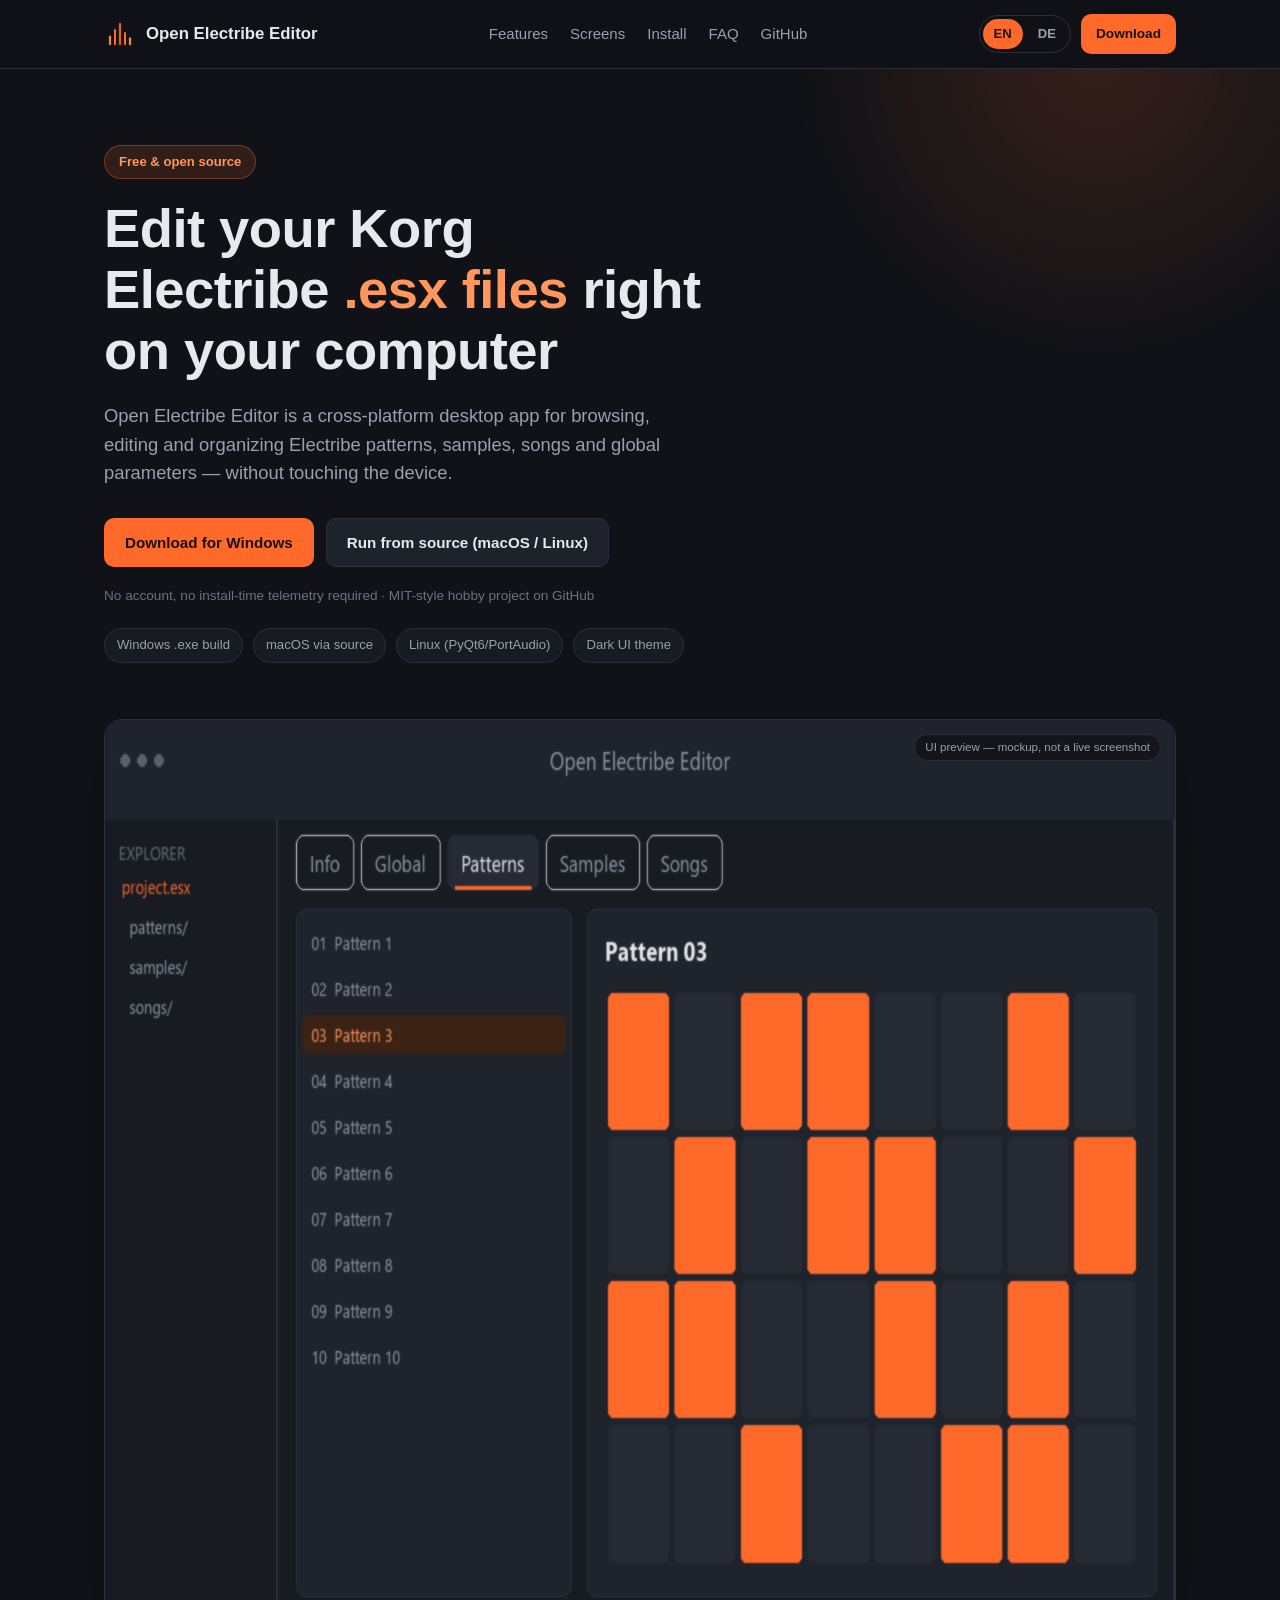
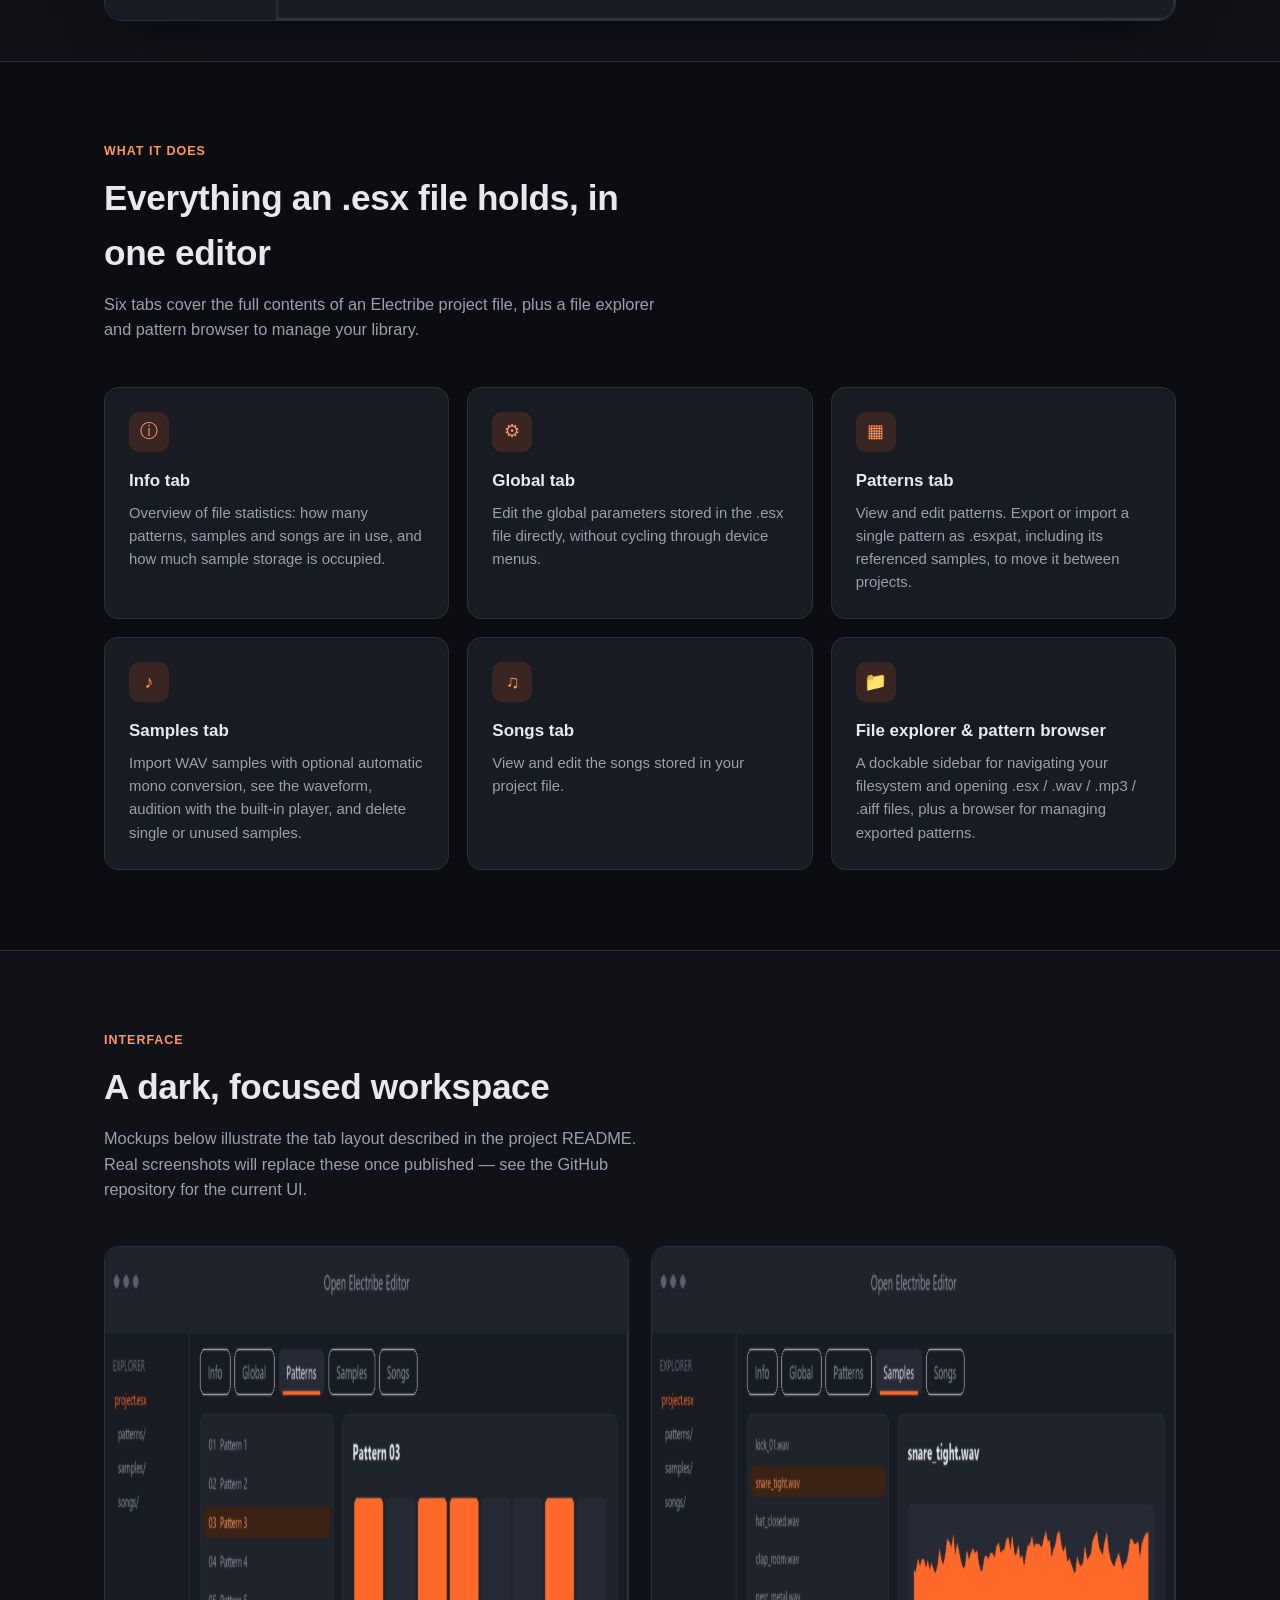
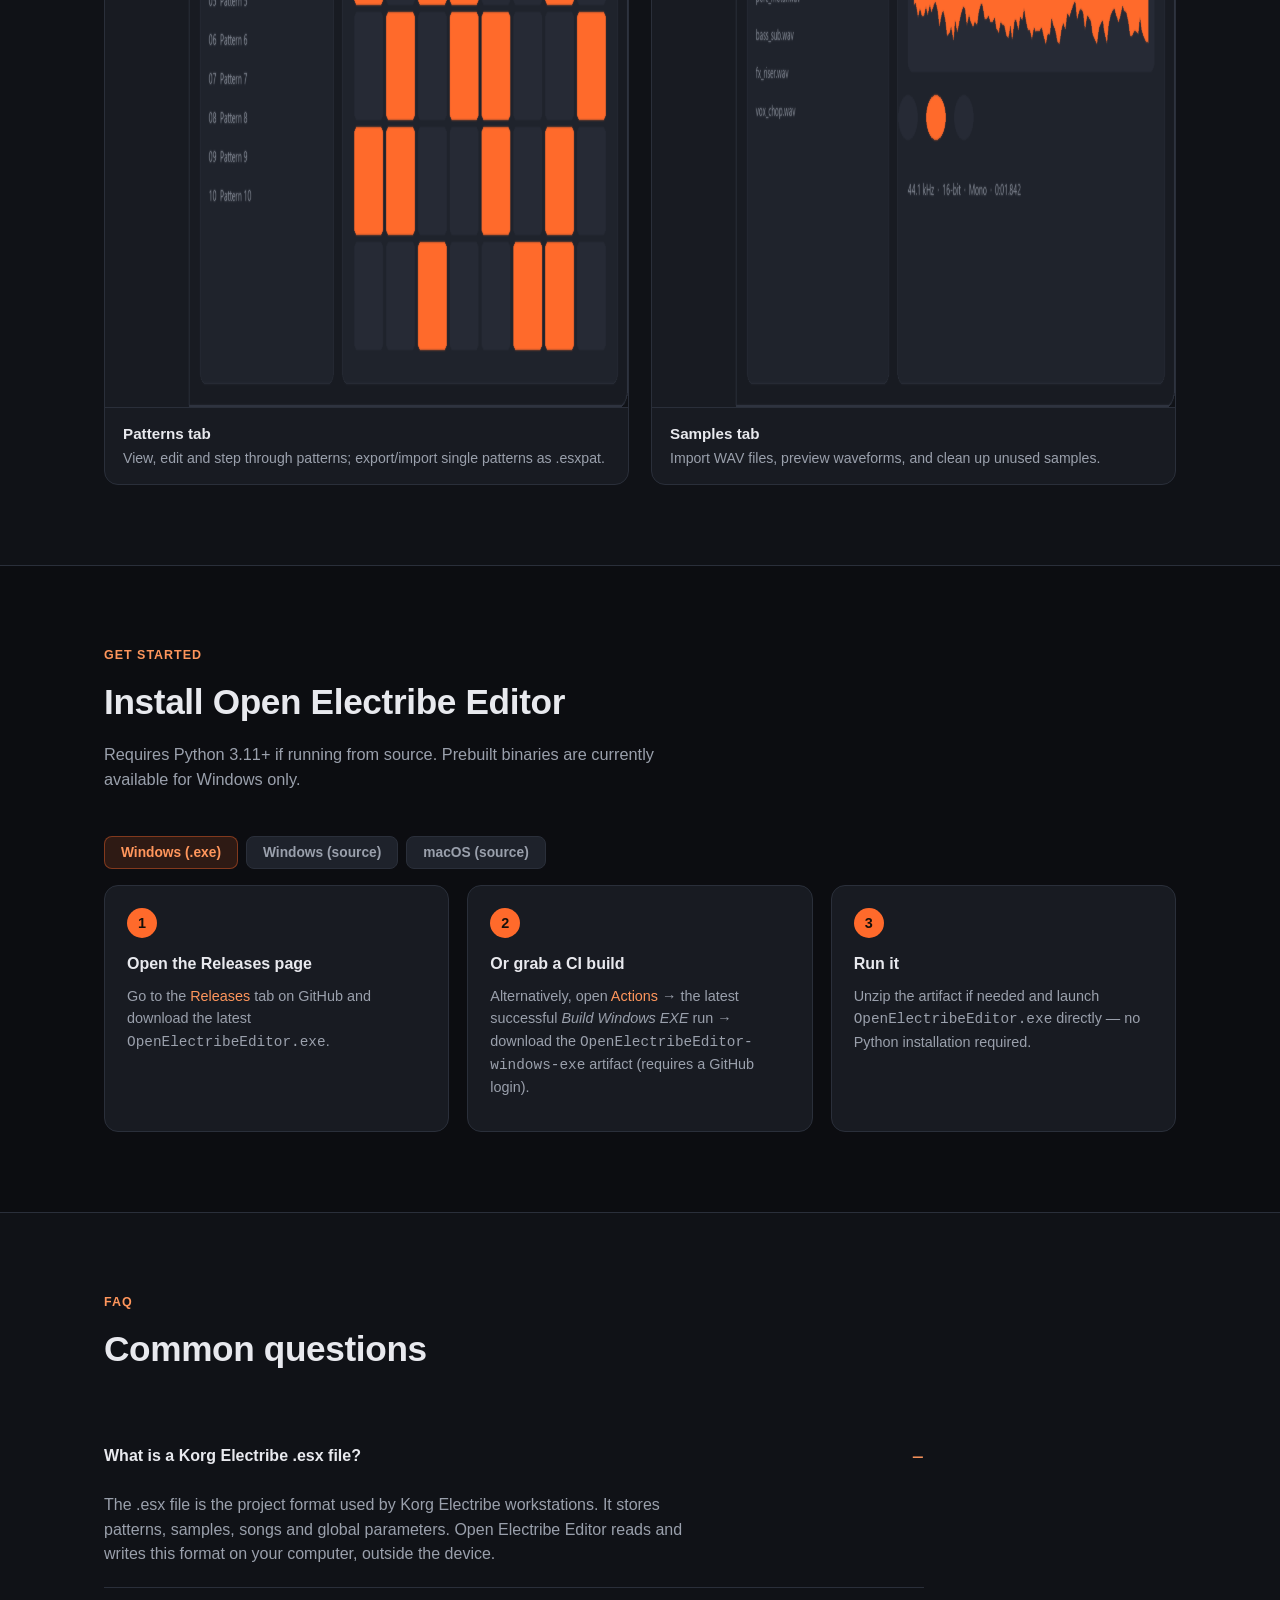
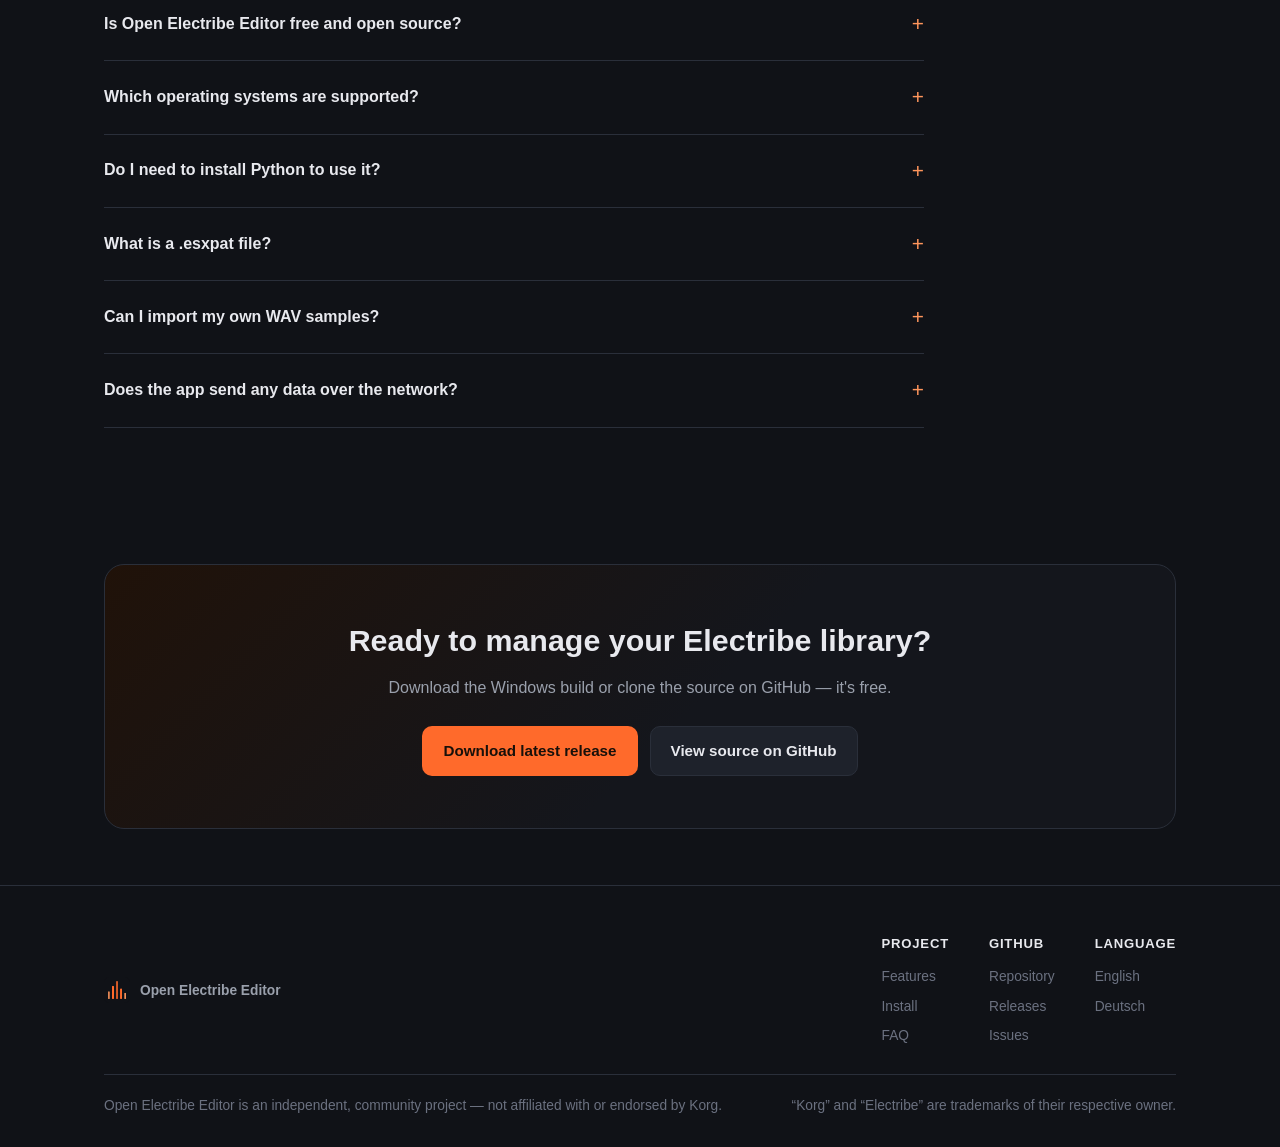
==== index.html @ a3496df4 "Init" ====
<!DOCTYPE html>
<!-- SITE_BASE_URL placeholder: https://vxdy.github.io/open-electribe-editor-site/ — update everywhere (see README.md) if you rename the repo or use a custom domain. -->
<html lang="en">
<head>
<meta charset="UTF-8" />
<meta name="viewport" content="width=device-width, initial-scale=1" />
<title>Open Electribe Editor — Free Korg Electribe .esx File Editor</title>
<meta name="description" content="Open Electribe Editor is a free, open-source desktop app for Windows &amp; macOS that lets you edit Korg Electribe .esx files: patterns, samples, songs and global parameters — outside the device." />
<link rel="canonical" href="https://vxdy.github.io/open-electribe-editor-site/" />
<link rel="alternate" hreflang="en" href="https://vxdy.github.io/open-electribe-editor-site/" />
<link rel="alternate" hreflang="de" href="https://vxdy.github.io/open-electribe-editor-site/de/" />
<link rel="alternate" hreflang="x-default" href="https://vxdy.github.io/open-electribe-editor-site/" />

<!-- Open Graph -->
<meta property="og:type" content="website" />
<meta property="og:site_name" content="Open Electribe Editor" />
<meta property="og:title" content="Open Electribe Editor — Free Korg Electribe .esx File Editor" />
<meta property="og:description" content="Edit Korg Electribe patterns, samples, songs and global parameters on your PC or Mac. Free and open source, with .esxpat pattern export/import." />
<meta property="og:url" content="https://vxdy.github.io/open-electribe-editor-site/" />
<meta property="og:image" content="https://vxdy.github.io/open-electribe-editor-site/assets/img/og-image.png" />
<meta property="og:image:width" content="1200" />
<meta property="og:image:height" content="630" />
<meta property="og:locale" content="en_US" />
<meta property="og:locale:alternate" content="de_DE" />

<!-- Twitter -->
<meta name="twitter:card" content="summary_large_image" />
<meta name="twitter:title" content="Open Electribe Editor — Free Korg Electribe .esx File Editor" />
<meta name="twitter:description" content="Free, open-source desktop editor for Korg Electribe .esx files: patterns, samples, songs &amp; global parameters." />
<meta name="twitter:image" content="https://vxdy.github.io/open-electribe-editor-site/assets/img/og-image.png" />

<meta name="theme-color" content="#101217" />
<link rel="icon" href="/favicon.ico" sizes="any" />
<link rel="icon" type="image/png" sizes="32x32" href="/assets/img/favicon-32.png" />
<link rel="icon" type="image/png" sizes="16x16" href="/assets/img/favicon-16.png" />
<link rel="apple-touch-icon" href="/assets/img/apple-touch-icon.png" />
<link rel="manifest" href="/manifest.webmanifest" />
<link rel="stylesheet" href="/assets/css/style.css" />

<script type="application/ld+json">
{
  "@context": "https://schema.org",
  "@type": "SoftwareApplication",
  "name": "Open Electribe Editor",
  "alternateName": "Open Korg ESX Sample Manager",
  "description": "Free, open-source desktop editor for Korg Electribe .esx files: view and edit patterns, samples, songs and global parameters outside the device, and exchange patterns via .esxpat files.",
  "url": "https://vxdy.github.io/open-electribe-editor-site/",
  "applicationCategory": "MultimediaApplication",
  "operatingSystem": "Windows, macOS, Linux",
  "softwareVersion": "See GitHub releases",
  "offers": {
    "@type": "Offer",
    "price": "0",
    "priceCurrency": "USD"
  },
  "downloadUrl": "https://github.com/vxdy/Open-Korg-ESX-Sample-Manager/releases/latest",
  "codeRepository": "https://github.com/vxdy/Open-Korg-ESX-Sample-Manager",
  "license": "https://github.com/vxdy/Open-Korg-ESX-Sample-Manager",
  "author": {
    "@type": "Person",
    "name": "vxdy",
    "url": "https://github.com/vxdy"
  }
}
</script>
<script type="application/ld+json">
{
  "@context": "https://schema.org",
  "@type": "FAQPage",
  "mainEntity": [
    {
      "@type": "Question",
      "name": "What is a Korg Electribe .esx file?",
      "acceptedAnswer": {
        "@type": "Answer",
        "text": "The .esx file is the project format used by Korg Electribe workstations. It stores patterns, samples, songs and global parameters. Open Electribe Editor reads and writes this format on your computer, outside the device."
      }
    },
    {
      "@type": "Question",
      "name": "Is Open Electribe Editor free and open source?",
      "acceptedAnswer": {
        "@type": "Answer",
        "text": "Yes. The full source code is available on GitHub, and prebuilt Windows binaries are published on the project's Releases page at no cost."
      }
    },
    {
      "@type": "Question",
      "name": "Which operating systems are supported?",
      "acceptedAnswer": {
        "@type": "Answer",
        "text": "Windows and macOS are tested. A prebuilt .exe is available for Windows; on macOS you run it from source with Python. It should also run on Linux with PyQt6 and PortAudio installed, though that isn't officially tested."
      }
    },
    {
      "@type": "Question",
      "name": "Do I need to install Python to use it?",
      "acceptedAnswer": {
        "@type": "Answer",
        "text": "No, not on Windows if you use the prebuilt OpenElectribeEditor.exe from the Releases page. Running from source on Windows, macOS or Linux requires Python 3.11 or newer."
      }
    },
    {
      "@type": "Question",
      "name": "What is a .esxpat file?",
      "acceptedAnswer": {
        "@type": "Answer",
        "text": "It's the format Open Electribe Editor uses to export a single pattern together with its referenced samples, so you can move individual patterns between .esx projects."
      }
    },
    {
      "@type": "Question",
      "name": "Can I import my own WAV samples?",
      "acceptedAnswer": {
        "@type": "Answer",
        "text": "Yes. The Samples tab lets you import WAV files, with an optional automatic mono conversion, preview them with the built-in audio player and waveform display, and delete single or unused samples."
      }
    }
  ]
}
</script>
</head>
<body>
<a class="skip-link" href="#main">Skip to content</a>

<header class="site-header">
  <div class="wrap nav-row">
    <a class="brand" href="/">
      <img src="/assets/img/icon-192.png" alt="" width="32" height="32" />
      Open Electribe Editor
    </a>
    <nav class="primary-nav" aria-label="Primary">
      <a href="#features">Features</a>
      <a href="#screens">Screens</a>
      <a href="#install">Install</a>
      <a href="#faq">FAQ</a>
      <a href="https://github.com/vxdy/Open-Korg-ESX-Sample-Manager">GitHub</a>
    </nav>
    <div class="nav-actions">
      <div class="lang-switch">
        <a href="/" aria-current="page">EN</a>
        <a href="/de/">DE</a>
      </div>
      <a class="btn btn-primary btn-small" href="https://github.com/vxdy/Open-Korg-ESX-Sample-Manager/releases/latest">Download</a>
      <button class="menu-toggle" aria-label="Toggle menu" aria-expanded="false">&#9776;</button>
    </div>
  </div>
</header>

<main id="main">

  <section class="hero">
    <div class="wrap">
      <span class="eyebrow">Free &amp; open source</span>
      <h1>Edit your Korg Electribe <span class="accent">.esx files</span> right on your computer</h1>
      <p class="lead">
        Open Electribe Editor is a cross-platform desktop app for browsing, editing and organizing
        Electribe patterns, samples, songs and global parameters — without touching the device.
      </p>
      <div class="hero-actions">
        <a class="btn btn-primary" href="https://github.com/vxdy/Open-Korg-ESX-Sample-Manager/releases/latest">Download for Windows</a>
        <a class="btn btn-secondary" href="#install">Run from source (macOS / Linux)</a>
      </div>
      <p class="hero-meta">No account, no install-time telemetry required · MIT-style hobby project on GitHub</p>
      <div class="platforms">
        <span class="chip">Windows .exe build</span>
        <span class="chip">macOS via source</span>
        <span class="chip">Linux (PyQt6/PortAudio)</span>
        <span class="chip">Dark UI theme</span>
      </div>

      <div class="hero-shot">
        <span class="mockup-tag">UI preview — mockup, not a live screenshot</span>
        <img src="/assets/img/mockup-hero.png" width="1400" height="900" loading="eager"
             alt="Mockup of the Open Electribe Editor Patterns tab showing a pattern list and step grid in a dark interface" />
      </div>
    </div>
  </section>

  <section id="features" class="alt-bg">
    <div class="wrap">
      <div class="section-head">
        <span class="kicker">What it does</span>
        <h2>Everything an .esx file holds, in one editor</h2>
        <p>Six tabs cover the full contents of an Electribe project file, plus a file explorer and pattern browser to manage your library.</p>
      </div>
      <div class="grid">
        <div class="card">
          <div class="icon">&#9432;</div>
          <h3>Info tab</h3>
          <p>Overview of file statistics: how many patterns, samples and songs are in use, and how much sample storage is occupied.</p>
        </div>
        <div class="card">
          <div class="icon">&#9881;</div>
          <h3>Global tab</h3>
          <p>Edit the global parameters stored in the .esx file directly, without cycling through device menus.</p>
        </div>
        <div class="card">
          <div class="icon">&#9638;</div>
          <h3>Patterns tab</h3>
          <p>View and edit patterns. Export or import a single pattern as .esxpat, including its referenced samples, to move it between projects.</p>
        </div>
        <div class="card">
          <div class="icon">&#9834;</div>
          <h3>Samples tab</h3>
          <p>Import WAV samples with optional automatic mono conversion, see the waveform, audition with the built-in player, and delete single or unused samples.</p>
        </div>
        <div class="card">
          <div class="icon">&#9835;</div>
          <h3>Songs tab</h3>
          <p>View and edit the songs stored in your project file.</p>
        </div>
        <div class="card">
          <div class="icon">&#128193;</div>
          <h3>File explorer &amp; pattern browser</h3>
          <p>A dockable sidebar for navigating your filesystem and opening .esx / .wav / .mp3 / .aiff files, plus a browser for managing exported patterns.</p>
        </div>
      </div>
    </div>
  </section>

  <section id="screens">
    <div class="wrap">
      <div class="section-head">
        <span class="kicker">Interface</span>
        <h2>A dark, focused workspace</h2>
        <p>Mockups below illustrate the tab layout described in the project README. Real screenshots will replace these once published — see the GitHub repository for the current UI.</p>
      </div>
      <div class="showcase">
        <figure>
          <img src="/assets/img/mockup-patterns.png" width="1200" height="760" loading="lazy"
               alt="Mockup of the Patterns tab with a pattern list on the left and a step grid on the right" />
          <figcaption><strong>Patterns tab</strong>View, edit and step through patterns; export/import single patterns as .esxpat.</figcaption>
        </figure>
        <figure>
          <img src="/assets/img/mockup-samples.png" width="1200" height="760" loading="lazy"
               alt="Mockup of the Samples tab with a sample list, waveform display and transport controls" />
          <figcaption><strong>Samples tab</strong>Import WAV files, preview waveforms, and clean up unused samples.</figcaption>
        </figure>
      </div>
    </div>
  </section>

  <section id="install" class="alt-bg">
    <div class="wrap">
      <div class="section-head">
        <span class="kicker">Get started</span>
        <h2>Install Open Electribe Editor</h2>
        <p>Requires Python 3.11+ if running from source. Prebuilt binaries are currently available for Windows only.</p>
      </div>

      <div class="install-tabs" role="tablist" aria-label="Installation method">
        <button role="tab" aria-selected="true" data-target="tab-win-exe">Windows (.exe)</button>
        <button role="tab" aria-selected="false" data-target="tab-win-src">Windows (source)</button>
        <button role="tab" aria-selected="false" data-target="tab-mac-src">macOS (source)</button>
      </div>

      <div id="tab-win-exe" class="install-panel active" role="tabpanel">
        <div class="steps">
          <div class="step">
            <span class="num">1</span>
            <h3>Open the Releases page</h3>
            <p>Go to the <a href="https://github.com/vxdy/Open-Korg-ESX-Sample-Manager/releases">Releases</a> tab on GitHub and download the latest <code>OpenElectribeEditor.exe</code>.</p>
          </div>
          <div class="step">
            <span class="num">2</span>
            <h3>Or grab a CI build</h3>
            <p>Alternatively, open <a href="https://github.com/vxdy/Open-Korg-ESX-Sample-Manager/actions">Actions</a> → the latest successful <em>Build Windows EXE</em> run → download the <code>OpenElectribeEditor-windows-exe</code> artifact (requires a GitHub login).</p>
          </div>
          <div class="step">
            <span class="num">3</span>
            <h3>Run it</h3>
            <p>Unzip the artifact if needed and launch <code>OpenElectribeEditor.exe</code> directly — no Python installation required.</p>
          </div>
        </div>
      </div>

      <div id="tab-win-src" class="install-panel" role="tabpanel">
        <pre class="code"><span class="cmt"># Clone the repository</span>
git clone https://github.com/vxdy/Open-Korg-ESX-Sample-Manager.git
cd Open-Korg-ESX-Sample-Manager

<span class="cmt"># Create and activate a virtual environment</span>
python -m venv venv
venv\Scripts\activate

<span class="cmt"># Install dependencies</span>
pip install -r requirements.txt

<span class="cmt"># Launch the app</span>
python main.py</pre>
      </div>

      <div id="tab-mac-src" class="install-panel" role="tabpanel">
        <pre class="code"><span class="cmt"># Clone the repository</span>
git clone https://github.com/vxdy/Open-Korg-ESX-Sample-Manager.git
cd Open-Korg-ESX-Sample-Manager

<span class="cmt"># Create and activate a virtual environment</span>
python3 -m venv venv
source venv/bin/activate

<span class="cmt"># Install dependencies</span>
pip install -r requirements.txt

<span class="cmt"># Launch the app</span>
python3 main.py

<span class="cmt"># If sounddevice can't find PortAudio:</span>
brew install portaudio</pre>
      </div>
    </div>
  </section>

  <section id="faq">
    <div class="wrap">
      <div class="section-head">
        <span class="kicker">FAQ</span>
        <h2>Common questions</h2>
      </div>
      <div class="faq-list">
        <details class="faq-item" open>
          <summary>What is a Korg Electribe .esx file?</summary>
          <p>The .esx file is the project format used by Korg Electribe workstations. It stores patterns, samples, songs and global parameters. Open Electribe Editor reads and writes this format on your computer, outside the device.</p>
        </details>
        <details class="faq-item">
          <summary>Is Open Electribe Editor free and open source?</summary>
          <p>Yes. The full source code is available on GitHub, and prebuilt Windows binaries are published on the project's Releases page at no cost.</p>
        </details>
        <details class="faq-item">
          <summary>Which operating systems are supported?</summary>
          <p>Windows and macOS are tested. A prebuilt .exe is available for Windows; on macOS you run it from source with Python. It should also run on Linux with PyQt6 and PortAudio installed, though that isn't officially tested.</p>
        </details>
        <details class="faq-item">
          <summary>Do I need to install Python to use it?</summary>
          <p>No, not on Windows if you use the prebuilt OpenElectribeEditor.exe from the Releases page. Running from source on Windows, macOS or Linux requires Python 3.11 or newer.</p>
        </details>
        <details class="faq-item">
          <summary>What is a .esxpat file?</summary>
          <p>It's the format Open Electribe Editor uses to export a single pattern together with its referenced samples, so you can move individual patterns between .esx projects.</p>
        </details>
        <details class="faq-item">
          <summary>Can I import my own WAV samples?</summary>
          <p>Yes. The Samples tab lets you import WAV files, with an optional automatic mono conversion, preview them with the built-in audio player and waveform display, and delete single or unused samples.</p>
        </details>
        <details class="faq-item">
          <summary>Does the app send any data over the network?</summary>
          <p>Under Help → Send Debug Data you can toggle whether debug/error reports are sent to a debug server, to help with troubleshooting during development. It's a setting you control from the Help menu.</p>
        </details>
      </div>
    </div>
  </section>

  <section class="tight">
    <div class="wrap">
      <div class="cta-band">
        <h2>Ready to manage your Electribe library?</h2>
        <p>Download the Windows build or clone the source on GitHub — it's free.</p>
        <div class="cta-actions">
          <a class="btn btn-primary" href="https://github.com/vxdy/Open-Korg-ESX-Sample-Manager/releases/latest">Download latest release</a>
          <a class="btn btn-secondary" href="https://github.com/vxdy/Open-Korg-ESX-Sample-Manager">View source on GitHub</a>
        </div>
      </div>
    </div>
  </section>

</main>

<footer class="site-footer">
  <div class="wrap">
    <div class="footer-grid">
      <div class="footer-brand">
        <img src="/assets/img/icon-192.png" alt="" width="26" height="26" />
        Open Electribe Editor
      </div>
      <div class="footer-links">
        <div>
          <h4>Project</h4>
          <ul>
            <li><a href="#features">Features</a></li>
            <li><a href="#install">Install</a></li>
            <li><a href="#faq">FAQ</a></li>
          </ul>
        </div>
        <div>
          <h4>GitHub</h4>
          <ul>
            <li><a href="https://github.com/vxdy/Open-Korg-ESX-Sample-Manager">Repository</a></li>
            <li><a href="https://github.com/vxdy/Open-Korg-ESX-Sample-Manager/releases">Releases</a></li>
            <li><a href="https://github.com/vxdy/Open-Korg-ESX-Sample-Manager/issues">Issues</a></li>
          </ul>
        </div>
        <div>
          <h4>Language</h4>
          <ul>
            <li><a href="/" aria-current="page">English</a></li>
            <li><a href="/de/">Deutsch</a></li>
          </ul>
        </div>
      </div>
    </div>
    <div class="footer-bottom">
      <span>Open Electribe Editor is an independent, community project — not affiliated with or endorsed by Korg.</span>
      <span>&#8220;Korg&#8221; and &#8220;Electribe&#8221; are trademarks of their respective owner.</span>
    </div>
  </div>
</footer>

<script src="/assets/js/main.js"></script>
</body>
</html>
---- assets/css/style.css ----
:root {
  --bg: #101217;
  --bg-alt: #0c0d11;
  --panel: #181b22;
  --panel-2: #1e222b;
  --border: #2a2f3a;
  --text: #e8e9ee;
  --muted: #9aa0ac;
  --muted-2: #6b7180;
  --orange: #ff6a2b;
  --orange-light: #ff965c;
  --orange-dim: rgba(255, 106, 43, 0.14);
  --radius: 14px;
  --max-w: 1120px;
  --shadow: 0 20px 50px -20px rgba(0, 0, 0, 0.6);
  color-scheme: dark;
}

* { box-sizing: border-box; }

html { scroll-behavior: smooth; }

body {
  margin: 0;
  background: var(--bg);
  color: var(--text);
  font-family: "Segoe UI", -apple-system, BlinkMacSystemFont, "Helvetica Neue", Arial, sans-serif;
  line-height: 1.55;
  -webkit-font-smoothing: antialiased;
}

img { max-width: 100%; display: block; }

a { color: var(--orange-light); text-decoration: none; }
a:hover { text-decoration: underline; }

.wrap {
  max-width: var(--max-w);
  margin: 0 auto;
  padding: 0 24px;
}

.visually-hidden {
  position: absolute;
  width: 1px; height: 1px;
  overflow: hidden;
  clip: rect(0 0 0 0);
  white-space: nowrap;
}

.skip-link {
  position: absolute;
  left: -999px;
  top: 0;
  background: var(--orange);
  color: #101217;
  padding: 10px 16px;
  border-radius: 0 0 8px 0;
  font-weight: 600;
  z-index: 100;
}
.skip-link:focus { left: 0; }

/* ---------- Header ---------- */
header.site-header {
  position: sticky;
  top: 0;
  z-index: 40;
  background: rgba(16, 18, 23, 0.85);
  backdrop-filter: blur(10px);
  border-bottom: 1px solid var(--border);
}

.nav-row {
  display: flex;
  align-items: center;
  justify-content: space-between;
  height: 68px;
  gap: 16px;
}

.brand {
  display: flex;
  align-items: center;
  gap: 10px;
  font-weight: 700;
  font-size: 1.05rem;
  color: var(--text);
}
.brand:hover { text-decoration: none; }
.brand img { width: 32px; height: 32px; }

nav.primary-nav {
  display: flex;
  align-items: center;
  gap: 22px;
}
nav.primary-nav a {
  color: var(--muted);
  font-size: 0.94rem;
  font-weight: 500;
}
nav.primary-nav a:hover { color: var(--text); text-decoration: none; }

.nav-actions {
  display: flex;
  align-items: center;
  gap: 10px;
}

.lang-switch {
  display: flex;
  align-items: center;
  gap: 4px;
  border: 1px solid var(--border);
  border-radius: 999px;
  padding: 3px;
  font-size: 0.82rem;
}
.lang-switch a {
  padding: 5px 11px;
  border-radius: 999px;
  color: var(--muted);
  font-weight: 600;
}
.lang-switch a:hover { text-decoration: none; color: var(--text); }
.lang-switch a[aria-current="page"] {
  background: var(--orange);
  color: #14161c;
}

.menu-toggle {
  display: none;
  background: none;
  border: 1px solid var(--border);
  border-radius: 8px;
  color: var(--text);
  width: 40px;
  height: 40px;
  align-items: center;
  justify-content: center;
  font-size: 1.1rem;
  cursor: pointer;
}

/* ---------- Buttons ---------- */
.btn {
  display: inline-flex;
  align-items: center;
  gap: 8px;
  padding: 12px 20px;
  border-radius: 10px;
  font-weight: 600;
  font-size: 0.95rem;
  border: 1px solid transparent;
  cursor: pointer;
  white-space: nowrap;
}
.btn:hover { text-decoration: none; }
.btn-primary {
  background: var(--orange);
  color: #17100a;
}
.btn-primary:hover { background: var(--orange-light); }
.btn-secondary {
  background: var(--panel-2);
  color: var(--text);
  border-color: var(--border);
}
.btn-secondary:hover { border-color: #454c5c; background: #23283333; }
.btn-small { padding: 8px 14px; font-size: 0.85rem; }

/* ---------- Hero ---------- */
.hero {
  padding: 76px 0 40px;
  position: relative;
  overflow: hidden;
}
.hero::before {
  content: "";
  position: absolute;
  inset: -20% -10% auto auto;
  width: 620px;
  height: 620px;
  background: radial-gradient(circle, rgba(255, 106, 43, 0.16), transparent 70%);
  filter: blur(10px);
  z-index: 0;
  pointer-events: none;
}
.hero .wrap { position: relative; z-index: 1; }

.eyebrow {
  display: inline-flex;
  align-items: center;
  gap: 8px;
  background: var(--orange-dim);
  color: var(--orange-light);
  border: 1px solid rgba(255, 106, 43, 0.35);
  padding: 6px 14px;
  border-radius: 999px;
  font-size: 0.82rem;
  font-weight: 600;
  margin-bottom: 20px;
}

.hero h1 {
  font-size: clamp(2.1rem, 4.6vw, 3.4rem);
  line-height: 1.12;
  margin: 0 0 20px;
  max-width: 20ch;
  letter-spacing: -0.01em;
}
.hero h1 .accent { color: var(--orange-light); }

.hero .lead {
  color: var(--muted);
  font-size: 1.15rem;
  max-width: 56ch;
  margin: 0 0 30px;
}

.hero-actions {
  display: flex;
  flex-wrap: wrap;
  gap: 12px;
  margin-bottom: 18px;
}

.hero-meta {
  color: var(--muted-2);
  font-size: 0.85rem;
}

.hero-shot {
  margin-top: 56px;
  border-radius: 18px;
  border: 1px solid var(--border);
  box-shadow: var(--shadow);
  overflow: hidden;
  position: relative;
}
.hero-shot img { width: 100%; }
.mockup-tag {
  position: absolute;
  top: 14px;
  right: 14px;
  background: rgba(16, 18, 23, 0.75);
  border: 1px solid var(--border);
  color: var(--muted);
  font-size: 0.72rem;
  padding: 4px 10px;
  border-radius: 999px;
  backdrop-filter: blur(4px);
}

/* ---------- Trust / logos row ---------- */
.platforms {
  display: flex;
  flex-wrap: wrap;
  gap: 10px;
  margin-top: 22px;
}
.chip {
  border: 1px solid var(--border);
  color: var(--muted);
  font-size: 0.82rem;
  padding: 6px 12px;
  border-radius: 999px;
  background: var(--panel);
}

/* ---------- Sections ---------- */
section { padding: 80px 0; }
section.tight { padding: 56px 0; }
.section-head {
  max-width: 62ch;
  margin: 0 0 44px;
}
.section-head .kicker {
  color: var(--orange-light);
  text-transform: uppercase;
  letter-spacing: 0.08em;
  font-size: 0.78rem;
  font-weight: 700;
  margin-bottom: 10px;
  display: block;
}
.section-head h2 {
  font-size: clamp(1.6rem, 3vw, 2.2rem);
  margin: 0 0 12px;
  letter-spacing: -0.01em;
}
.section-head p { color: var(--muted); margin: 0; font-size: 1.02rem; }

.alt-bg { background: var(--bg-alt); border-top: 1px solid var(--border); border-bottom: 1px solid var(--border); }

/* ---------- Feature grid ---------- */
.grid {
  display: grid;
  grid-template-columns: repeat(3, 1fr);
  gap: 18px;
}
.card {
  background: var(--panel);
  border: 1px solid var(--border);
  border-radius: var(--radius);
  padding: 24px;
}
.card .icon {
  width: 40px;
  height: 40px;
  border-radius: 10px;
  background: var(--orange-dim);
  color: var(--orange-light);
  display: flex;
  align-items: center;
  justify-content: center;
  font-size: 1.15rem;
  margin-bottom: 16px;
}
.card h3 {
  margin: 0 0 8px;
  font-size: 1.06rem;
}
.card p {
  margin: 0;
  color: var(--muted);
  font-size: 0.93rem;
}

/* ---------- Screens showcase ---------- */
.showcase {
  display: grid;
  grid-template-columns: 1fr 1fr;
  gap: 22px;
}
.showcase figure {
  margin: 0;
  border: 1px solid var(--border);
  border-radius: var(--radius);
  overflow: hidden;
  background: var(--panel);
  position: relative;
}
.showcase figcaption {
  padding: 14px 18px;
  color: var(--muted);
  font-size: 0.88rem;
  border-top: 1px solid var(--border);
}
.showcase figcaption strong { color: var(--text); display: block; margin-bottom: 2px; font-size: 0.95rem; }

/* ---------- Steps / install ---------- */
.steps {
  display: grid;
  grid-template-columns: repeat(3, 1fr);
  gap: 18px;
}
.step {
  background: var(--panel);
  border: 1px solid var(--border);
  border-radius: var(--radius);
  padding: 22px;
}
.step .num {
  display: inline-flex;
  align-items: center;
  justify-content: center;
  width: 30px;
  height: 30px;
  border-radius: 50%;
  background: var(--orange);
  color: #17100a;
  font-weight: 700;
  font-size: 0.9rem;
  margin-bottom: 14px;
}
.step h3 { margin: 0 0 8px; font-size: 1rem; }
.step p { margin: 0 0 10px; color: var(--muted); font-size: 0.9rem; }

pre.code {
  background: #0b0c0f;
  border: 1px solid var(--border);
  border-radius: 10px;
  padding: 14px 16px;
  overflow-x: auto;
  font-family: "Cascadia Code", Consolas, "Courier New", monospace;
  font-size: 0.82rem;
  color: #cfd3da;
  margin: 0;
}
pre.code .cmt { color: var(--muted-2); }
pre.code .fn { color: var(--orange-light); }

.install-tabs {
  display: flex;
  gap: 8px;
  margin-bottom: 16px;
}
.install-tabs button {
  background: var(--panel-2);
  border: 1px solid var(--border);
  color: var(--muted);
  padding: 8px 16px;
  border-radius: 8px;
  font-size: 0.86rem;
  font-weight: 600;
  cursor: pointer;
}
.install-tabs button[aria-selected="true"] {
  background: var(--orange-dim);
  color: var(--orange-light);
  border-color: rgba(255, 106, 43, 0.4);
}
.install-panel { display: none; }
.install-panel.active { display: block; }

/* ---------- FAQ ---------- */
.faq-list { max-width: 820px; }
.faq-item {
  border-bottom: 1px solid var(--border);
}
.faq-item summary {
  cursor: pointer;
  list-style: none;
  padding: 20px 0;
  font-weight: 600;
  font-size: 1rem;
  display: flex;
  justify-content: space-between;
  align-items: center;
  gap: 16px;
}
.faq-item summary::-webkit-details-marker { display: none; }
.faq-item summary::after {
  content: "+";
  color: var(--orange-light);
  font-size: 1.3rem;
  font-weight: 400;
  flex-shrink: 0;
}
.faq-item[open] summary::after { content: "\2212"; }
.faq-item p {
  margin: 0 0 20px;
  color: var(--muted);
  max-width: 68ch;
}

/* ---------- CTA band ---------- */
.cta-band {
  background: linear-gradient(135deg, #201209, #14161c 55%);
  border: 1px solid var(--border);
  border-radius: 20px;
  padding: 52px;
  text-align: center;
}
.cta-band h2 { margin: 0 0 12px; font-size: clamp(1.4rem, 2.6vw, 1.9rem); }
.cta-band p { margin: 0 0 26px; color: var(--muted); }
.cta-actions { display: flex; justify-content: center; gap: 12px; flex-wrap: wrap; }

/* ---------- Footer ---------- */
footer.site-footer {
  border-top: 1px solid var(--border);
  padding: 48px 0 32px;
  color: var(--muted-2);
  font-size: 0.86rem;
}
.footer-grid {
  display: flex;
  justify-content: space-between;
  flex-wrap: wrap;
  gap: 32px;
  margin-bottom: 28px;
}
.footer-brand { display: flex; align-items: center; gap: 10px; color: var(--muted); font-weight: 600; }
.footer-brand img { width: 26px; height: 26px; }
.footer-links { display: flex; gap: 40px; flex-wrap: wrap; }
.footer-links h4 {
  margin: 0 0 12px;
  color: var(--text);
  font-size: 0.82rem;
  text-transform: uppercase;
  letter-spacing: 0.06em;
}
.footer-links ul { list-style: none; margin: 0; padding: 0; display: grid; gap: 8px; }
.footer-links a { color: var(--muted-2); }
.footer-links a:hover { color: var(--text); }
.footer-bottom {
  border-top: 1px solid var(--border);
  padding-top: 20px;
  display: flex;
  justify-content: space-between;
  flex-wrap: wrap;
  gap: 10px;
}

/* ---------- Responsive ---------- */
@media (max-width: 880px) {
  .grid { grid-template-columns: repeat(2, 1fr); }
  .showcase { grid-template-columns: 1fr; }
  .steps { grid-template-columns: 1fr; }
}

@media (max-width: 720px) {
  nav.primary-nav, .lang-switch { display: none; }
  .menu-toggle { display: flex; }
  body.nav-open nav.primary-nav {
    display: flex;
    flex-direction: column;
    align-items: flex-start;
    position: absolute;
    top: 68px;
    left: 0;
    right: 0;
    background: var(--bg);
    border-bottom: 1px solid var(--border);
    padding: 16px 24px 24px;
    gap: 14px;
  }
  body.nav-open .lang-switch {
    display: inline-flex;
    position: absolute;
    top: 84px;
    right: 24px;
  }
  .grid { grid-template-columns: 1fr; }
  .cta-band { padding: 36px 22px; }
  .footer-grid { flex-direction: column; }
}

@media (max-width: 480px) {
  .hero { padding-top: 56px; }
  section { padding: 56px 0; }
}
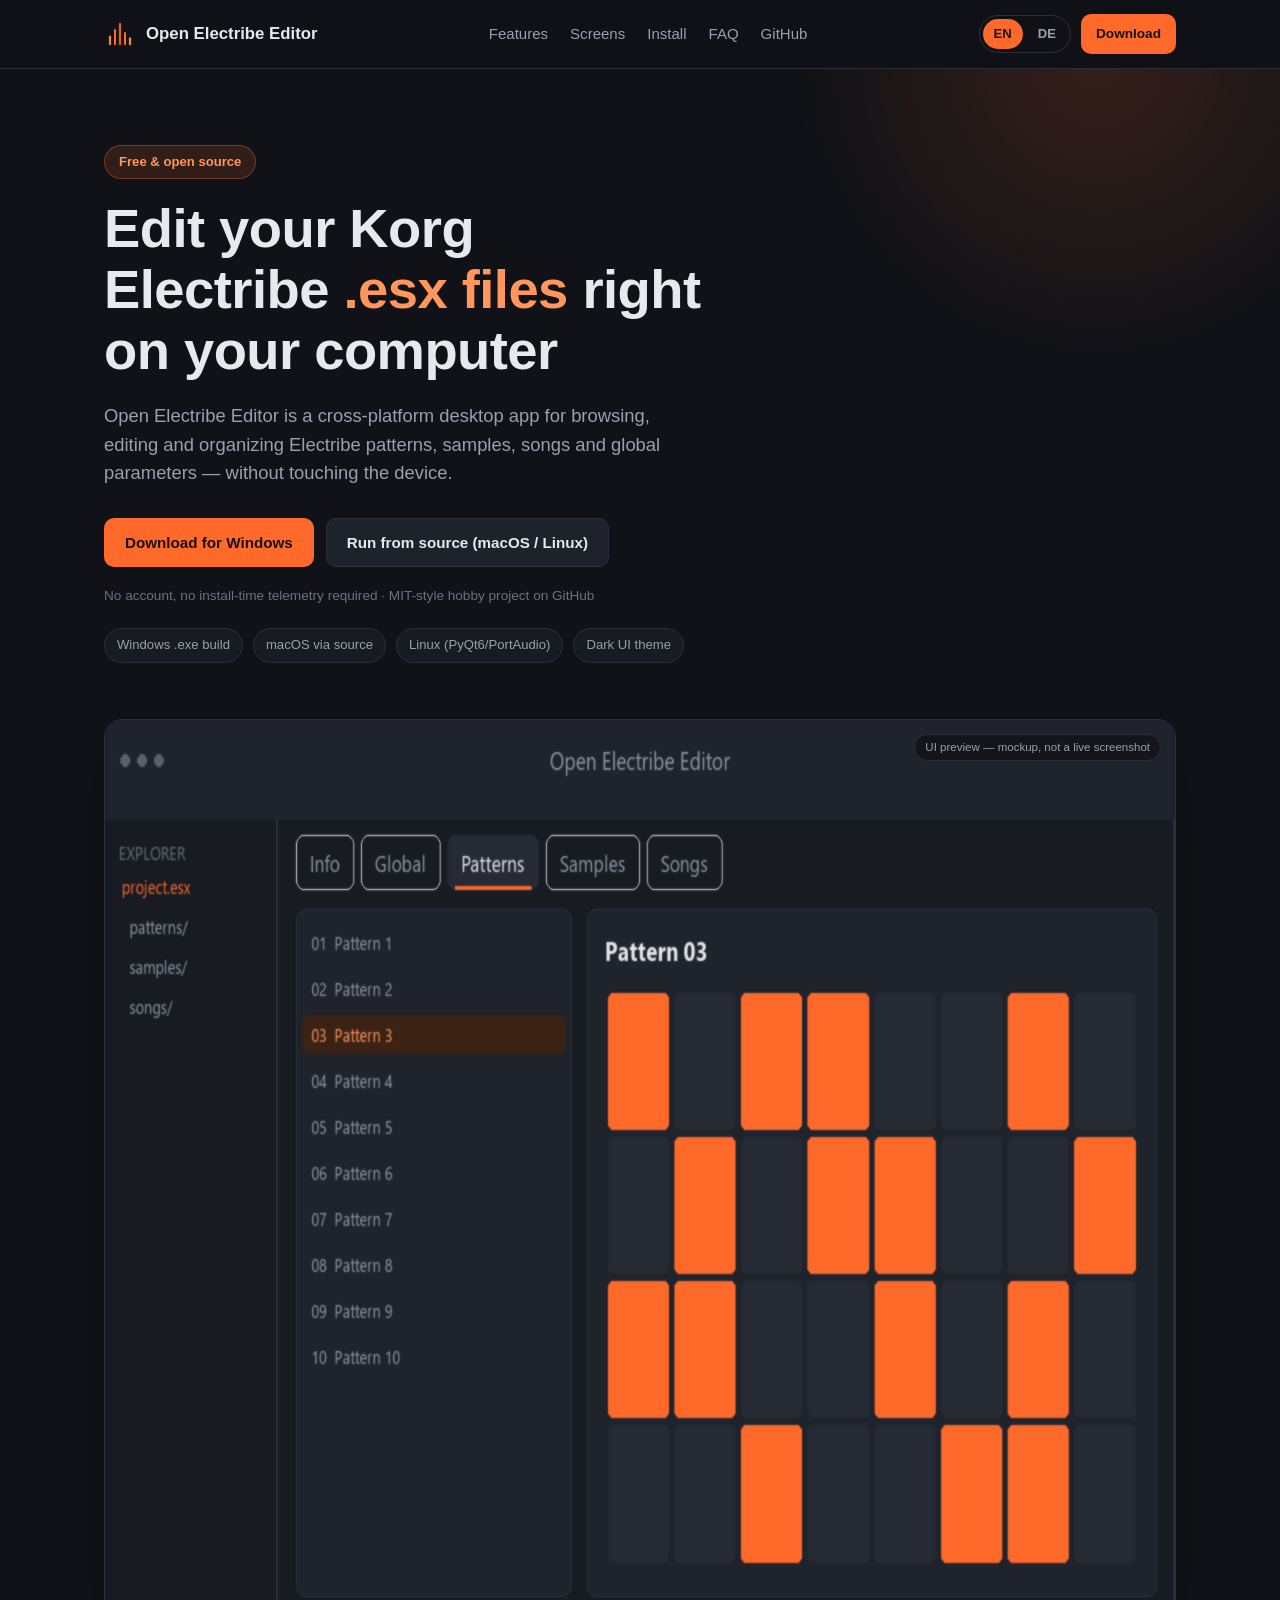
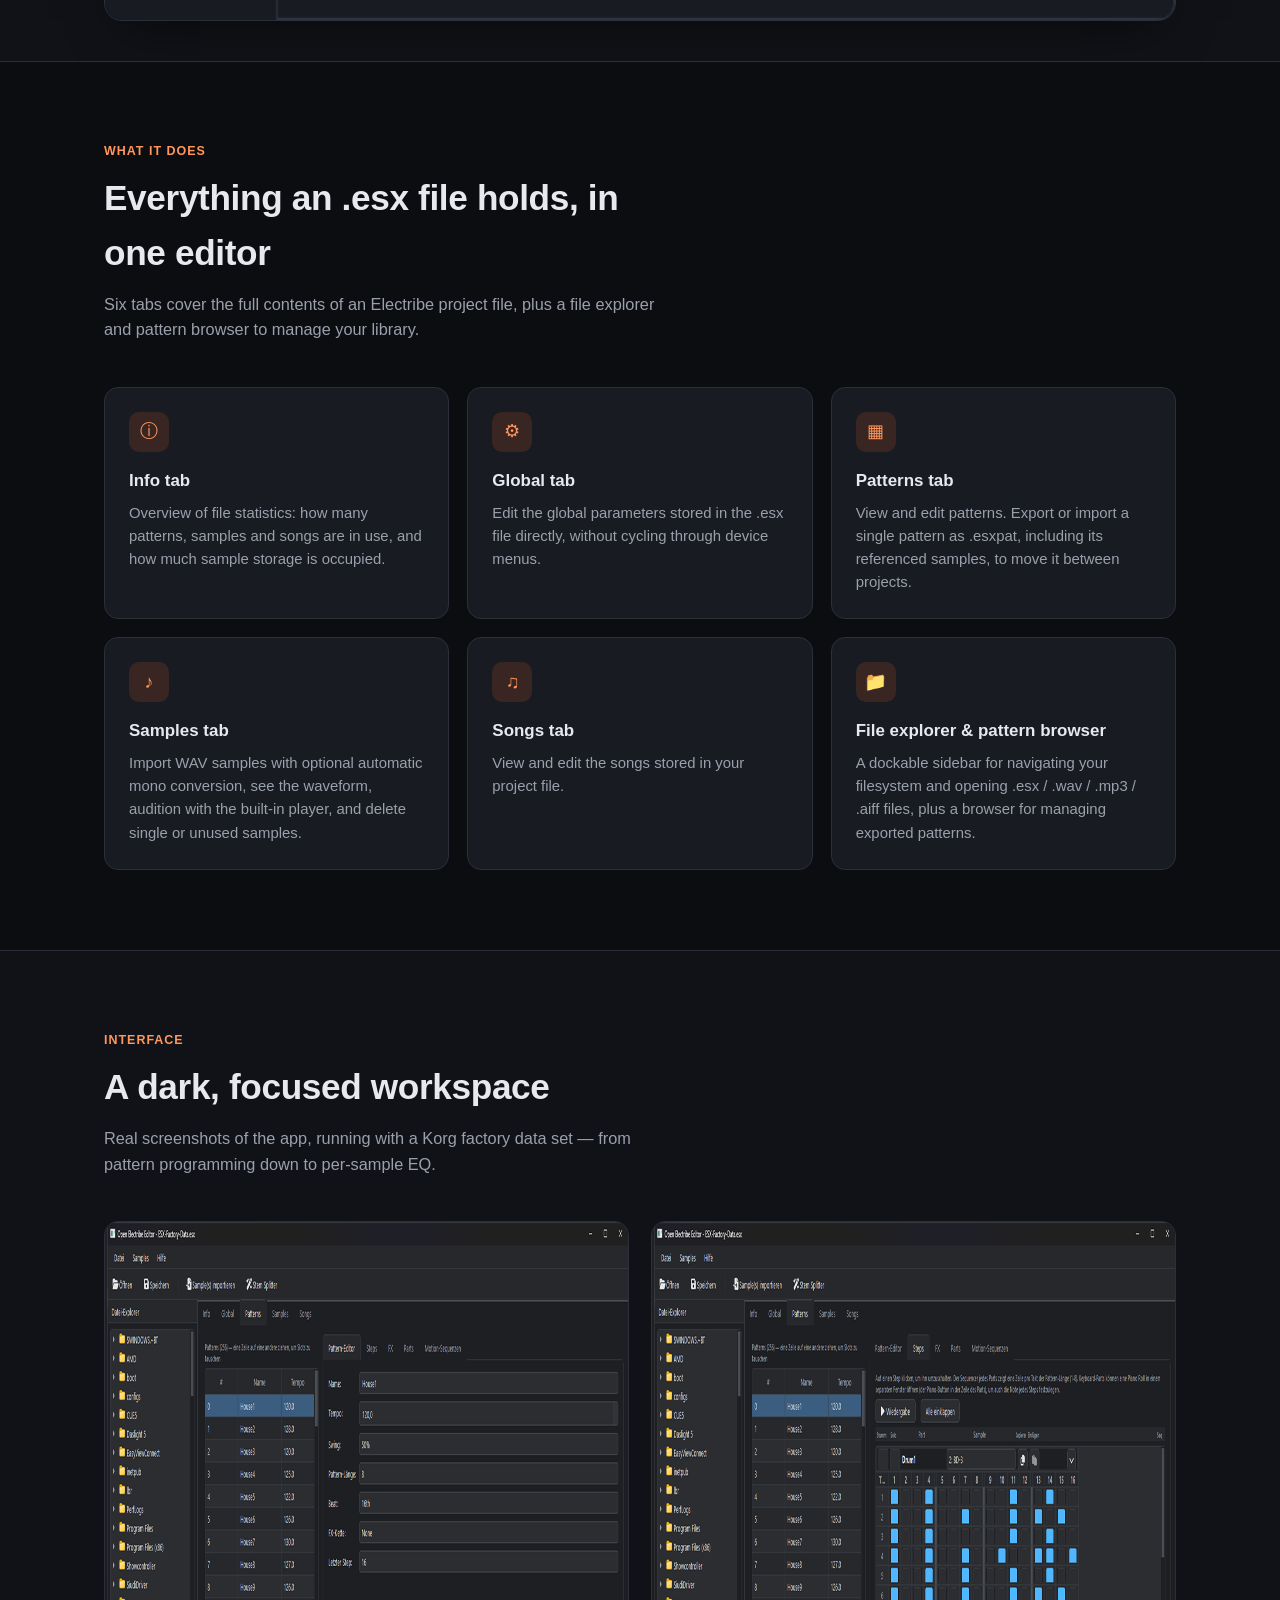
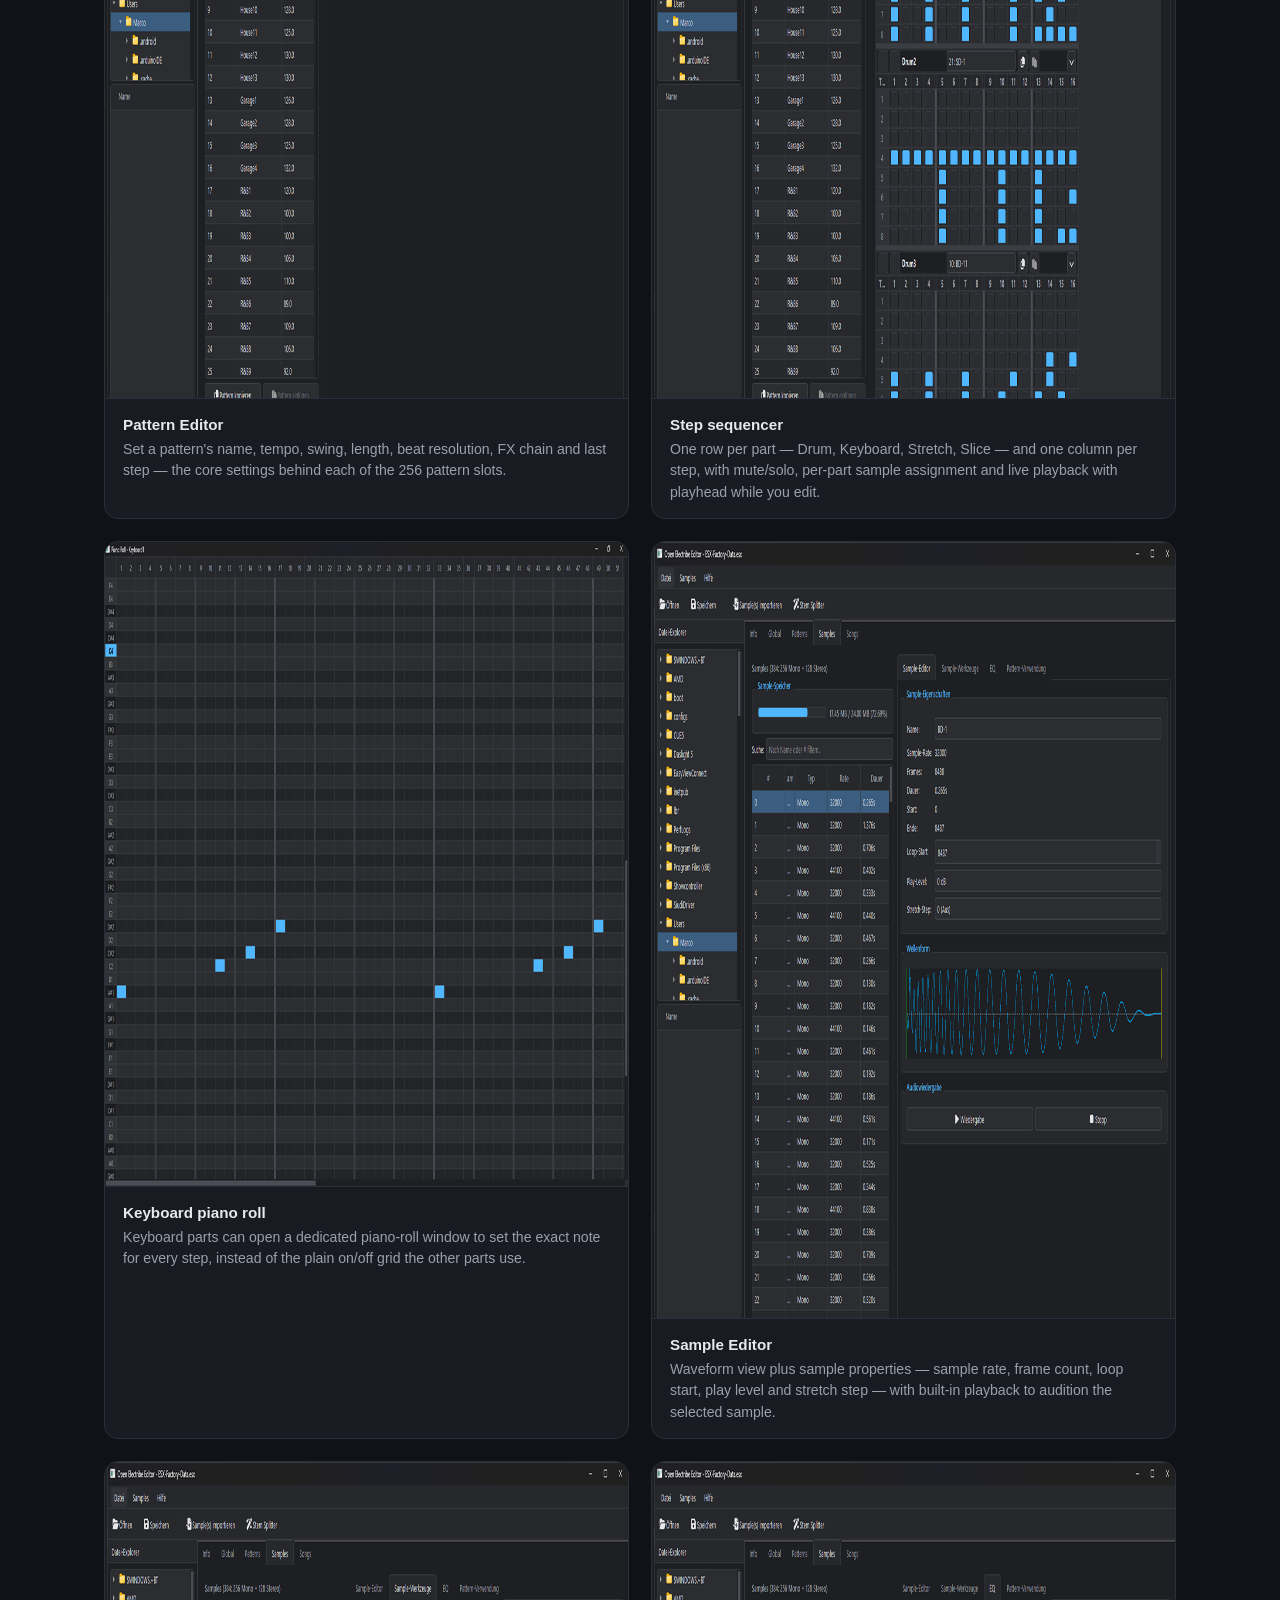
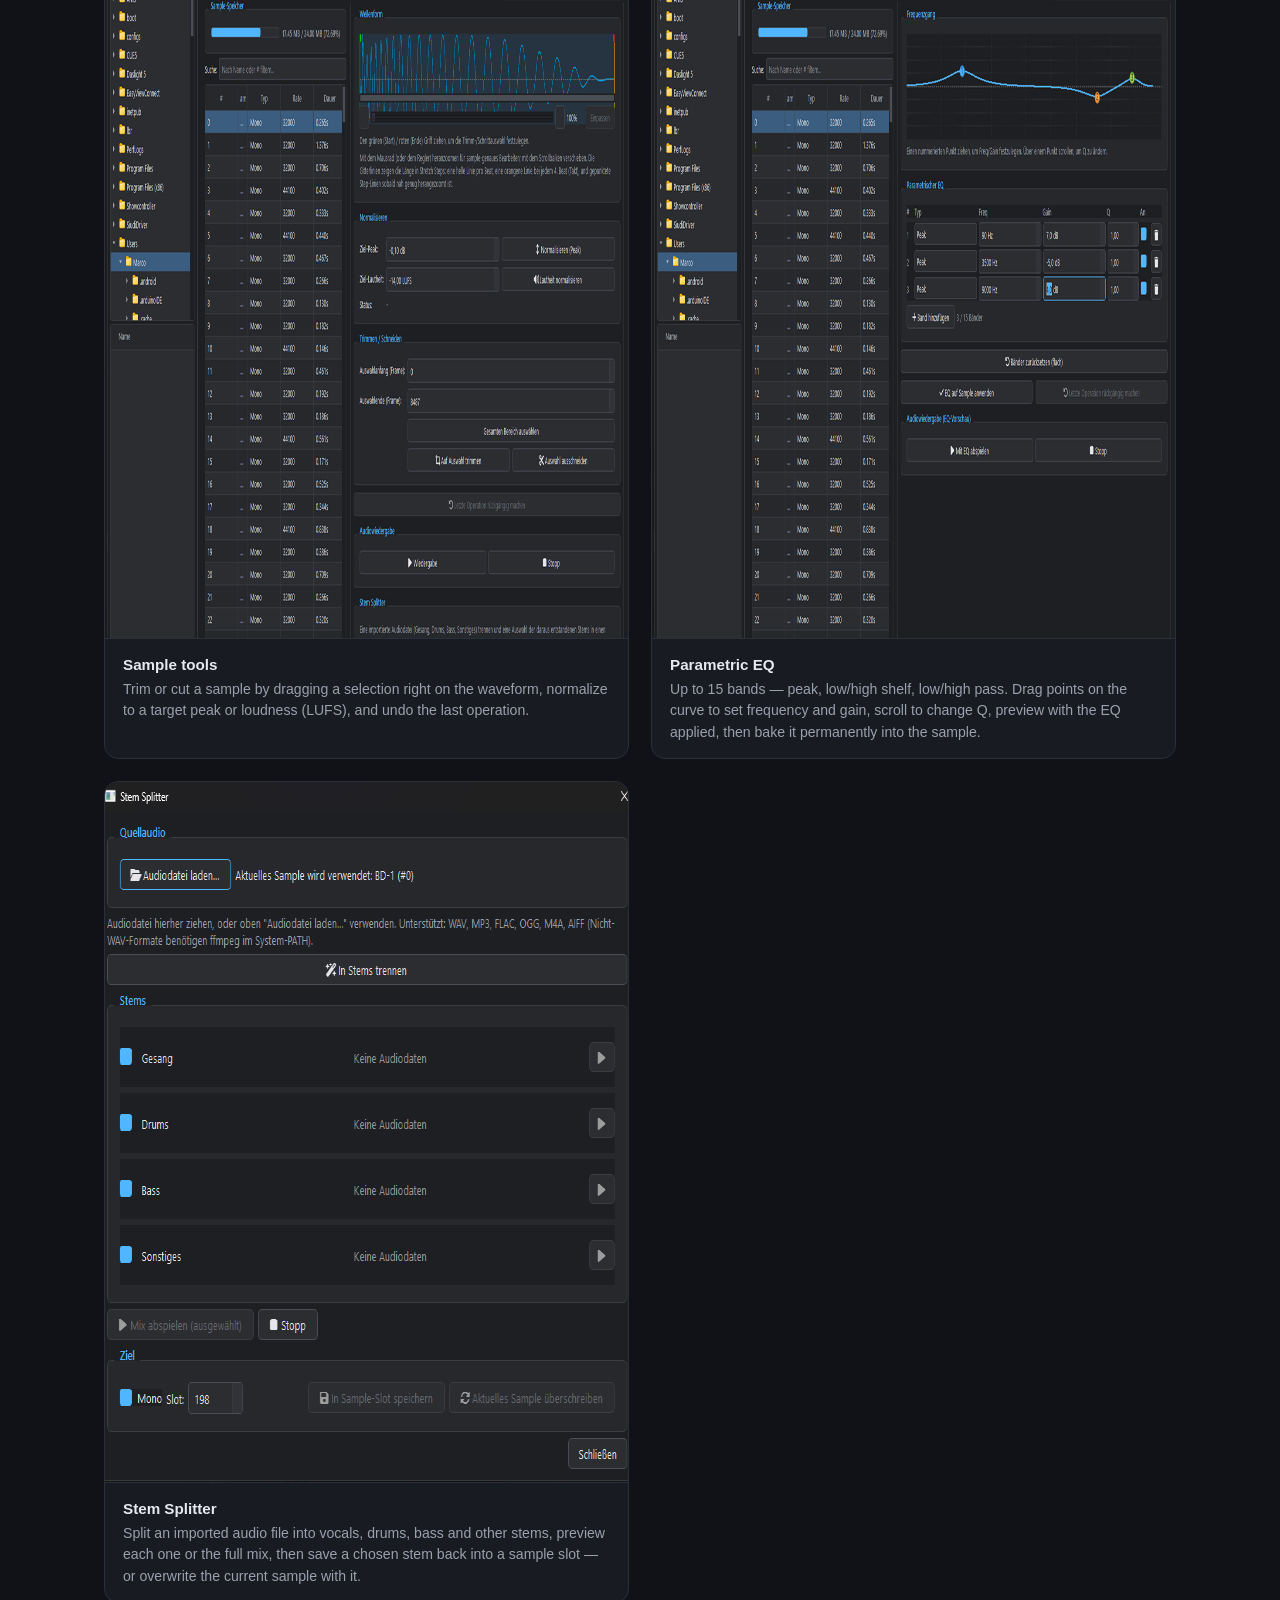
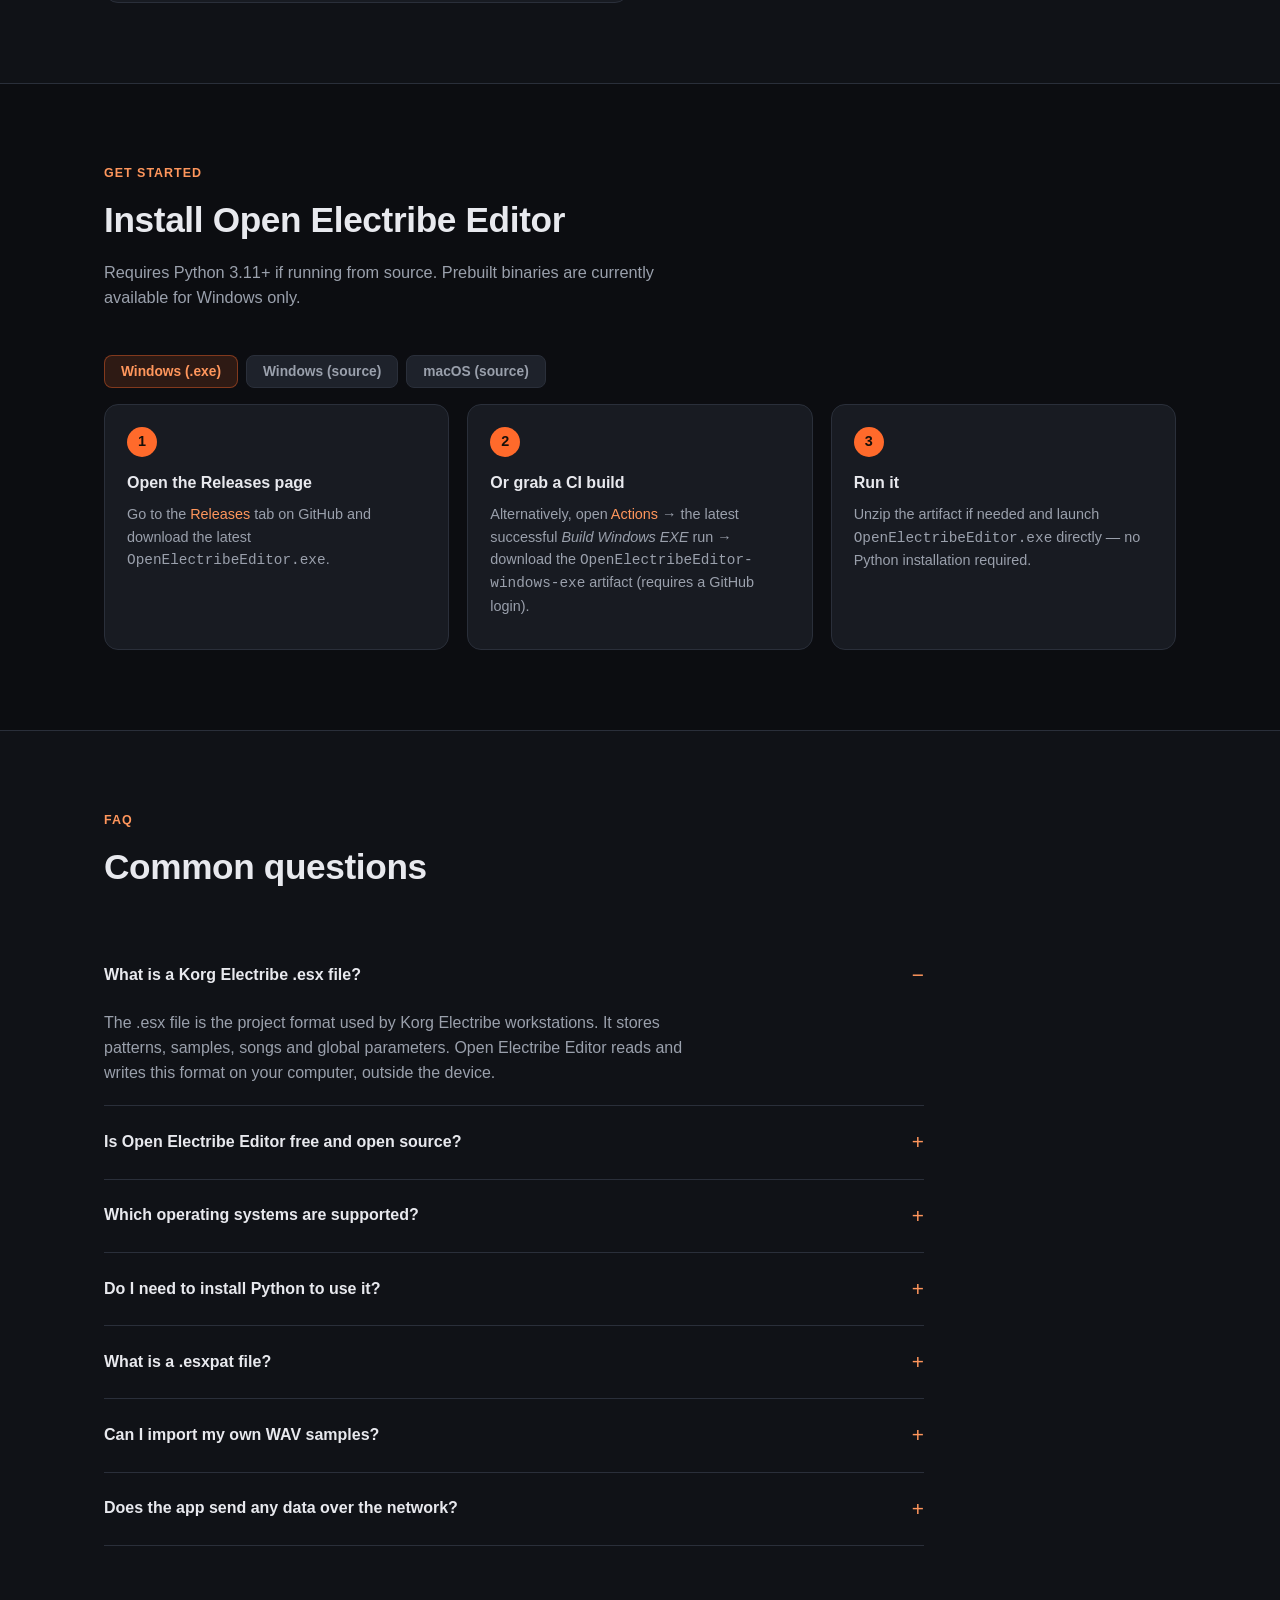
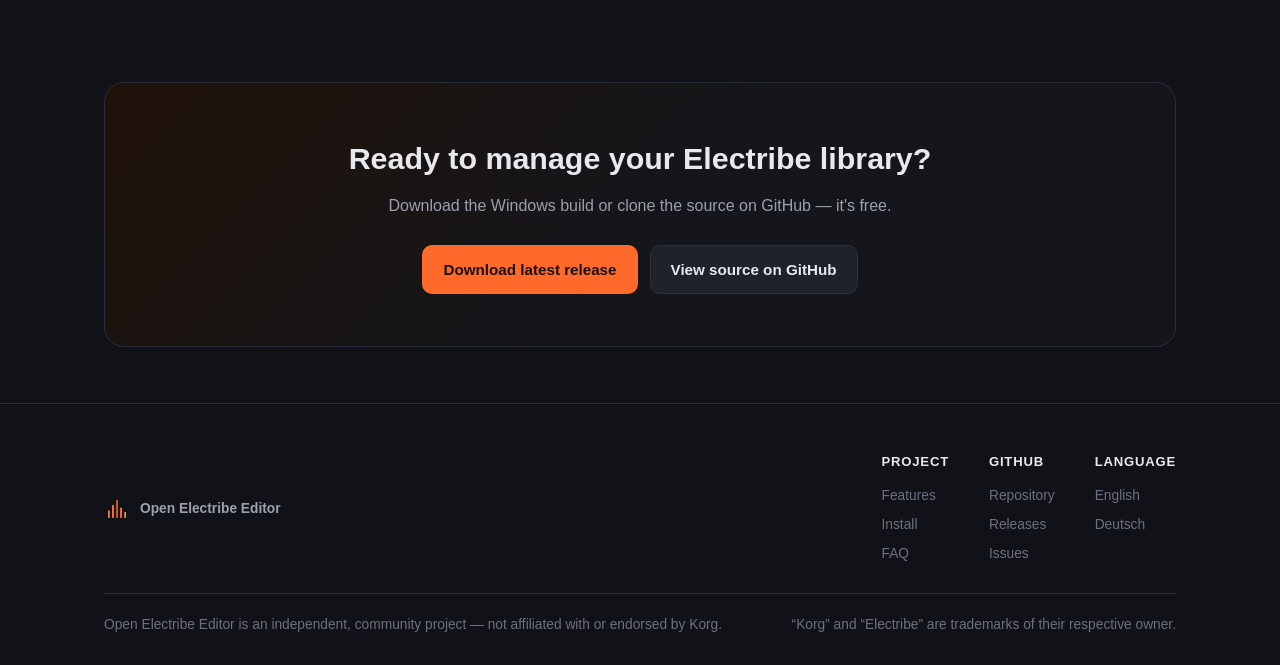
==== commit 2e9ccdd4: "Screenshots" ====
--- a/index.html
+++ b/index.html
@@ -1,23 +1,23 @@
 <!DOCTYPE html>
-<!-- SITE_BASE_URL placeholder: https://vxdy.github.io/open-electribe-editor-site/ — update everywhere (see README.md) if you rename the repo or use a custom domain. -->
+<!-- SITE_BASE_URL placeholder: https://vxdy.github.io/korg-esx-manager-website/ — update everywhere (see README.md) if you rename the repo or use a custom domain. -->
 <html lang="en">
 <head>
 <meta charset="UTF-8" />
 <meta name="viewport" content="width=device-width, initial-scale=1" />
 <title>Open Electribe Editor — Free Korg Electribe .esx File Editor</title>
 <meta name="description" content="Open Electribe Editor is a free, open-source desktop app for Windows &amp; macOS that lets you edit Korg Electribe .esx files: patterns, samples, songs and global parameters — outside the device." />
-<link rel="canonical" href="https://vxdy.github.io/open-electribe-editor-site/" />
-<link rel="alternate" hreflang="en" href="https://vxdy.github.io/open-electribe-editor-site/" />
-<link rel="alternate" hreflang="de" href="https://vxdy.github.io/open-electribe-editor-site/de/" />
-<link rel="alternate" hreflang="x-default" href="https://vxdy.github.io/open-electribe-editor-site/" />
+<link rel="canonical" href="https://vxdy.github.io/korg-esx-manager-website/" />
+<link rel="alternate" hreflang="en" href="https://vxdy.github.io/korg-esx-manager-website/" />
+<link rel="alternate" hreflang="de" href="https://vxdy.github.io/korg-esx-manager-website/de/" />
+<link rel="alternate" hreflang="x-default" href="https://vxdy.github.io/korg-esx-manager-website/" />
 
 <!-- Open Graph -->
 <meta property="og:type" content="website" />
 <meta property="og:site_name" content="Open Electribe Editor" />
 <meta property="og:title" content="Open Electribe Editor — Free Korg Electribe .esx File Editor" />
 <meta property="og:description" content="Edit Korg Electribe patterns, samples, songs and global parameters on your PC or Mac. Free and open source, with .esxpat pattern export/import." />
-<meta property="og:url" content="https://vxdy.github.io/open-electribe-editor-site/" />
-<meta property="og:image" content="https://vxdy.github.io/open-electribe-editor-site/assets/img/og-image.png" />
+<meta property="og:url" content="https://vxdy.github.io/korg-esx-manager-website/" />
+<meta property="og:image" content="https://vxdy.github.io/korg-esx-manager-website/assets/img/og-image.png" />
 <meta property="og:image:width" content="1200" />
 <meta property="og:image:height" content="630" />
 <meta property="og:locale" content="en_US" />
@@ -27,15 +27,15 @@
 <meta name="twitter:card" content="summary_large_image" />
 <meta name="twitter:title" content="Open Electribe Editor — Free Korg Electribe .esx File Editor" />
 <meta name="twitter:description" content="Free, open-source desktop editor for Korg Electribe .esx files: patterns, samples, songs &amp; global parameters." />
-<meta name="twitter:image" content="https://vxdy.github.io/open-electribe-editor-site/assets/img/og-image.png" />
+<meta name="twitter:image" content="https://vxdy.github.io/korg-esx-manager-website/assets/img/og-image.png" />
 
 <meta name="theme-color" content="#101217" />
-<link rel="icon" href="/favicon.ico" sizes="any" />
-<link rel="icon" type="image/png" sizes="32x32" href="/assets/img/favicon-32.png" />
-<link rel="icon" type="image/png" sizes="16x16" href="/assets/img/favicon-16.png" />
-<link rel="apple-touch-icon" href="/assets/img/apple-touch-icon.png" />
-<link rel="manifest" href="/manifest.webmanifest" />
-<link rel="stylesheet" href="/assets/css/style.css" />
+<link rel="icon" href="favicon.ico" sizes="any" />
+<link rel="icon" type="image/png" sizes="32x32" href="https://vxdy.github.io/korg-esx-manager-website/assets/img/favicon-32.png" />
+<link rel="icon" type="image/png" sizes="16x16" href="https://vxdy.github.io/korg-esx-manager-website/assets/img/favicon-16.png" />
+<link rel="apple-touch-icon" href="https://vxdy.github.io/korg-esx-manager-website/assets/img/apple-touch-icon.png" />
+<link rel="manifest" href="manifest.webmanifest" />
+<link rel="stylesheet" href="https://vxdy.github.io/korg-esx-manager-website/assets/css/style.css" />
 
 <script type="application/ld+json">
 {
@@ -44,7 +44,7 @@
   "name": "Open Electribe Editor",
   "alternateName": "Open Korg ESX Sample Manager",
   "description": "Free, open-source desktop editor for Korg Electribe .esx files: view and edit patterns, samples, songs and global parameters outside the device, and exchange patterns via .esxpat files.",
-  "url": "https://vxdy.github.io/open-electribe-editor-site/",
+  "url": "https://vxdy.github.io/korg-esx-manager-website/",
   "applicationCategory": "MultimediaApplication",
   "operatingSystem": "Windows, macOS, Linux",
   "softwareVersion": "See GitHub releases",
@@ -126,7 +126,7 @@
 <header class="site-header">
   <div class="wrap nav-row">
     <a class="brand" href="/">
-      <img src="/assets/img/icon-192.png" alt="" width="32" height="32" />
+      <img src="https://vxdy.github.io/korg-esx-manager-website/assets/img/icon-192.png" alt="" width="32" height="32" />
       Open Electribe Editor
     </a>
     <nav class="primary-nav" aria-label="Primary">
@@ -139,7 +139,7 @@
     <div class="nav-actions">
       <div class="lang-switch">
         <a href="/" aria-current="page">EN</a>
-        <a href="/de/">DE</a>
+        <a href="/https://vxdy.github.io/korg-esx-manager-website/de/">DE</a>
       </div>
       <a class="btn btn-primary btn-small" href="https://github.com/vxdy/Open-Korg-ESX-Sample-Manager/releases/latest">Download</a>
       <button class="menu-toggle" aria-label="Toggle menu" aria-expanded="false">&#9776;</button>
@@ -171,7 +171,7 @@
 
       <div class="hero-shot">
         <span class="mockup-tag">UI preview — mockup, not a live screenshot</span>
-        <img src="/assets/img/mockup-hero.png" width="1400" height="900" loading="eager"
+        <img src="https://vxdy.github.io/korg-esx-manager-website/assets/img/mockup-hero.png" width="1400" height="900" loading="eager"
              alt="Mockup of the Open Electribe Editor Patterns tab showing a pattern list and step grid in a dark interface" />
       </div>
     </div>
@@ -224,18 +224,43 @@
       <div class="section-head">
         <span class="kicker">Interface</span>
         <h2>A dark, focused workspace</h2>
-        <p>Mockups below illustrate the tab layout described in the project README. Real screenshots will replace these once published — see the GitHub repository for the current UI.</p>
+        <p>Real screenshots of the app, running with a Korg factory data set — from pattern programming down to per-sample EQ.</p>
       </div>
       <div class="showcase">
         <figure>
-          <img src="/assets/img/mockup-patterns.png" width="1200" height="760" loading="lazy"
-               alt="Mockup of the Patterns tab with a pattern list on the left and a step grid on the right" />
-          <figcaption><strong>Patterns tab</strong>View, edit and step through patterns; export/import single patterns as .esxpat.</figcaption>
-        </figure>
-        <figure>
-          <img src="/assets/img/mockup-samples.png" width="1200" height="760" loading="lazy"
-               alt="Mockup of the Samples tab with a sample list, waveform display and transport controls" />
-          <figcaption><strong>Samples tab</strong>Import WAV files, preview waveforms, and clean up unused samples.</figcaption>
+          <img src="https://vxdy.github.io/korg-esx-manager-website/assets/img/screenshot-pattern-editor.png" width="1200" height="776" loading="lazy"
+               alt="Screenshot of the Pattern Editor sub-tab showing a pattern's name, tempo, swing, length, beat and FX chain settings" />
+          <figcaption><strong>Pattern Editor</strong>Set a pattern's name, tempo, swing, length, beat resolution, FX chain and last step — the core settings behind each of the 256 pattern slots.</figcaption>
+        </figure>
+        <figure>
+          <img src="https://vxdy.github.io/korg-esx-manager-website/assets/img/screenshot-pattern-steps.png" width="1200" height="776" loading="lazy"
+               alt="Screenshot of the Steps sub-tab: a step-sequencer grid with one row per part and mute, solo and sample-assignment controls" />
+          <figcaption><strong>Step sequencer</strong>One row per part — Drum, Keyboard, Stretch, Slice — and one column per step, with mute/solo, per-part sample assignment and live playback with playhead while you edit.</figcaption>
+        </figure>
+        <figure>
+          <img src="https://vxdy.github.io/korg-esx-manager-website/assets/img/screenshot-keyboard.png" width="1200" height="644" loading="lazy"
+               alt="Screenshot of the Piano Roll window for a Keyboard part, showing notes as coloured cells across steps and pitches" />
+          <figcaption><strong>Keyboard piano roll</strong>Keyboard parts can open a dedicated piano-roll window to set the exact note for every step, instead of the plain on/off grid the other parts use.</figcaption>
+        </figure>
+        <figure>
+          <img src="https://vxdy.github.io/korg-esx-manager-website/assets/img/screenshot-sample-editor.png" width="1200" height="776" loading="lazy"
+               alt="Screenshot of the Sample Editor sub-tab with sample properties, a waveform display and audio playback controls" />
+          <figcaption><strong>Sample Editor</strong>Waveform view plus sample properties — sample rate, frame count, loop start, play level and stretch step — with built-in playback to audition the selected sample.</figcaption>
+        </figure>
+        <figure>
+          <img src="https://vxdy.github.io/korg-esx-manager-website/assets/img/screenshot-sample-tools.png" width="1200" height="776" loading="lazy"
+               alt="Screenshot of the Sample Tools sub-tab with trim/cut selection on the waveform and peak/loudness normalization controls" />
+          <figcaption><strong>Sample tools</strong>Trim or cut a sample by dragging a selection right on the waveform, normalize to a target peak or loudness (LUFS), and undo the last operation.</figcaption>
+        </figure>
+        <figure>
+          <img src="https://vxdy.github.io/korg-esx-manager-website/assets/img/screenshot-eq.png" width="1200" height="776" loading="lazy"
+               alt="Screenshot of the EQ sub-tab with a draggable frequency-response curve and a parametric band list" />
+          <figcaption><strong>Parametric EQ</strong>Up to 15 bands — peak, low/high shelf, low/high pass. Drag points on the curve to set frequency and gain, scroll to change Q, preview with the EQ applied, then bake it permanently into the sample.</figcaption>
+        </figure>
+        <figure>
+          <img src="https://vxdy.github.io/korg-esx-manager-website/assets/img/screenshot-stem-splitter.png" width="742" height="700" loading="lazy"
+               alt="Screenshot of the Stem Splitter dialog with source audio, four stem rows (vocals, drums, bass, other) and a save-to-slot target" />
+          <figcaption><strong>Stem Splitter</strong>Split an imported audio file into vocals, drums, bass and other stems, preview each one or the full mix, then save a chosen stem back into a sample slot — or overwrite the current sample with it.</figcaption>
         </figure>
       </div>
     </div>
@@ -370,7 +395,7 @@
   <div class="wrap">
     <div class="footer-grid">
       <div class="footer-brand">
-        <img src="/assets/img/icon-192.png" alt="" width="26" height="26" />
+        <img src="https://vxdy.github.io/korg-esx-manager-website/assets/img/icon-192.png" alt="" width="26" height="26" />
         Open Electribe Editor
       </div>
       <div class="footer-links">
@@ -406,6 +431,6 @@
   </div>
 </footer>
 
-<script src="/assets/js/main.js"></script>
+<script src="https://vxdy.github.io/korg-esx-manager-website/assets/js/main.js"></script>
 </body>
 </html>
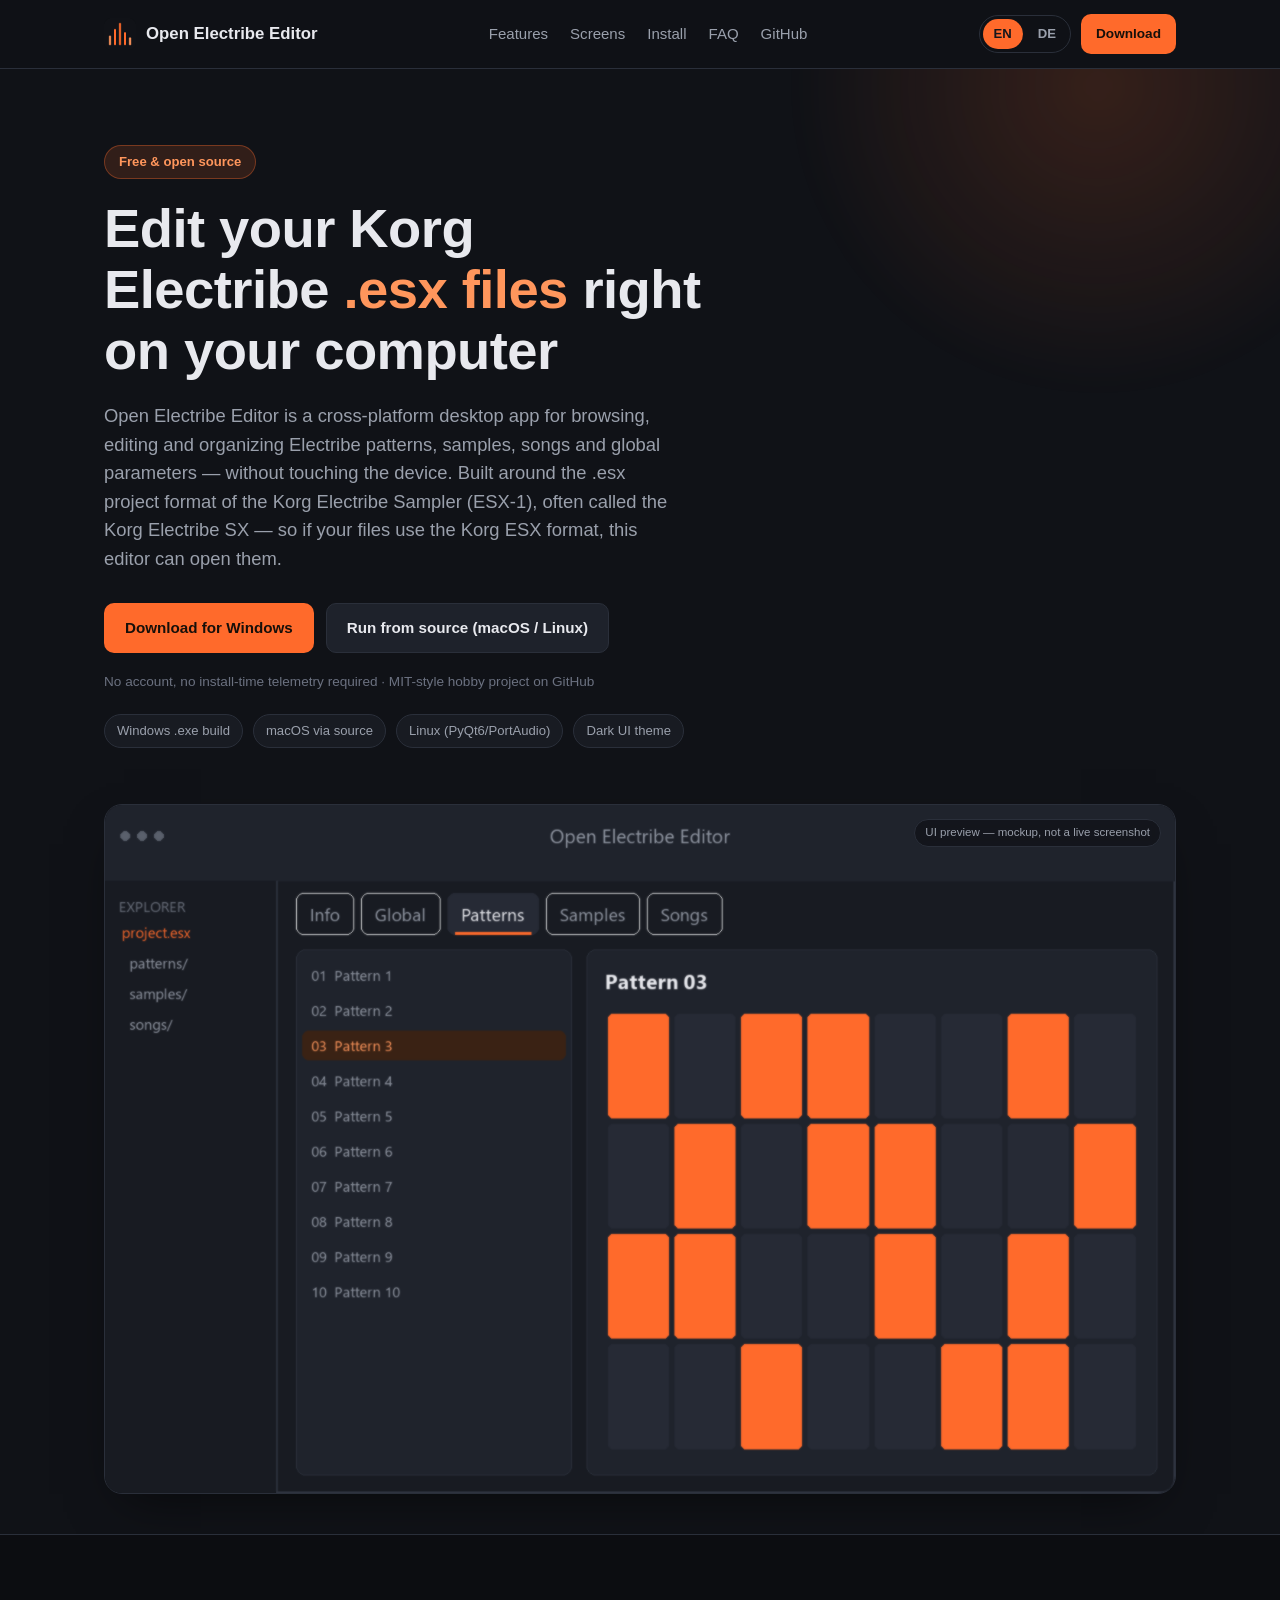
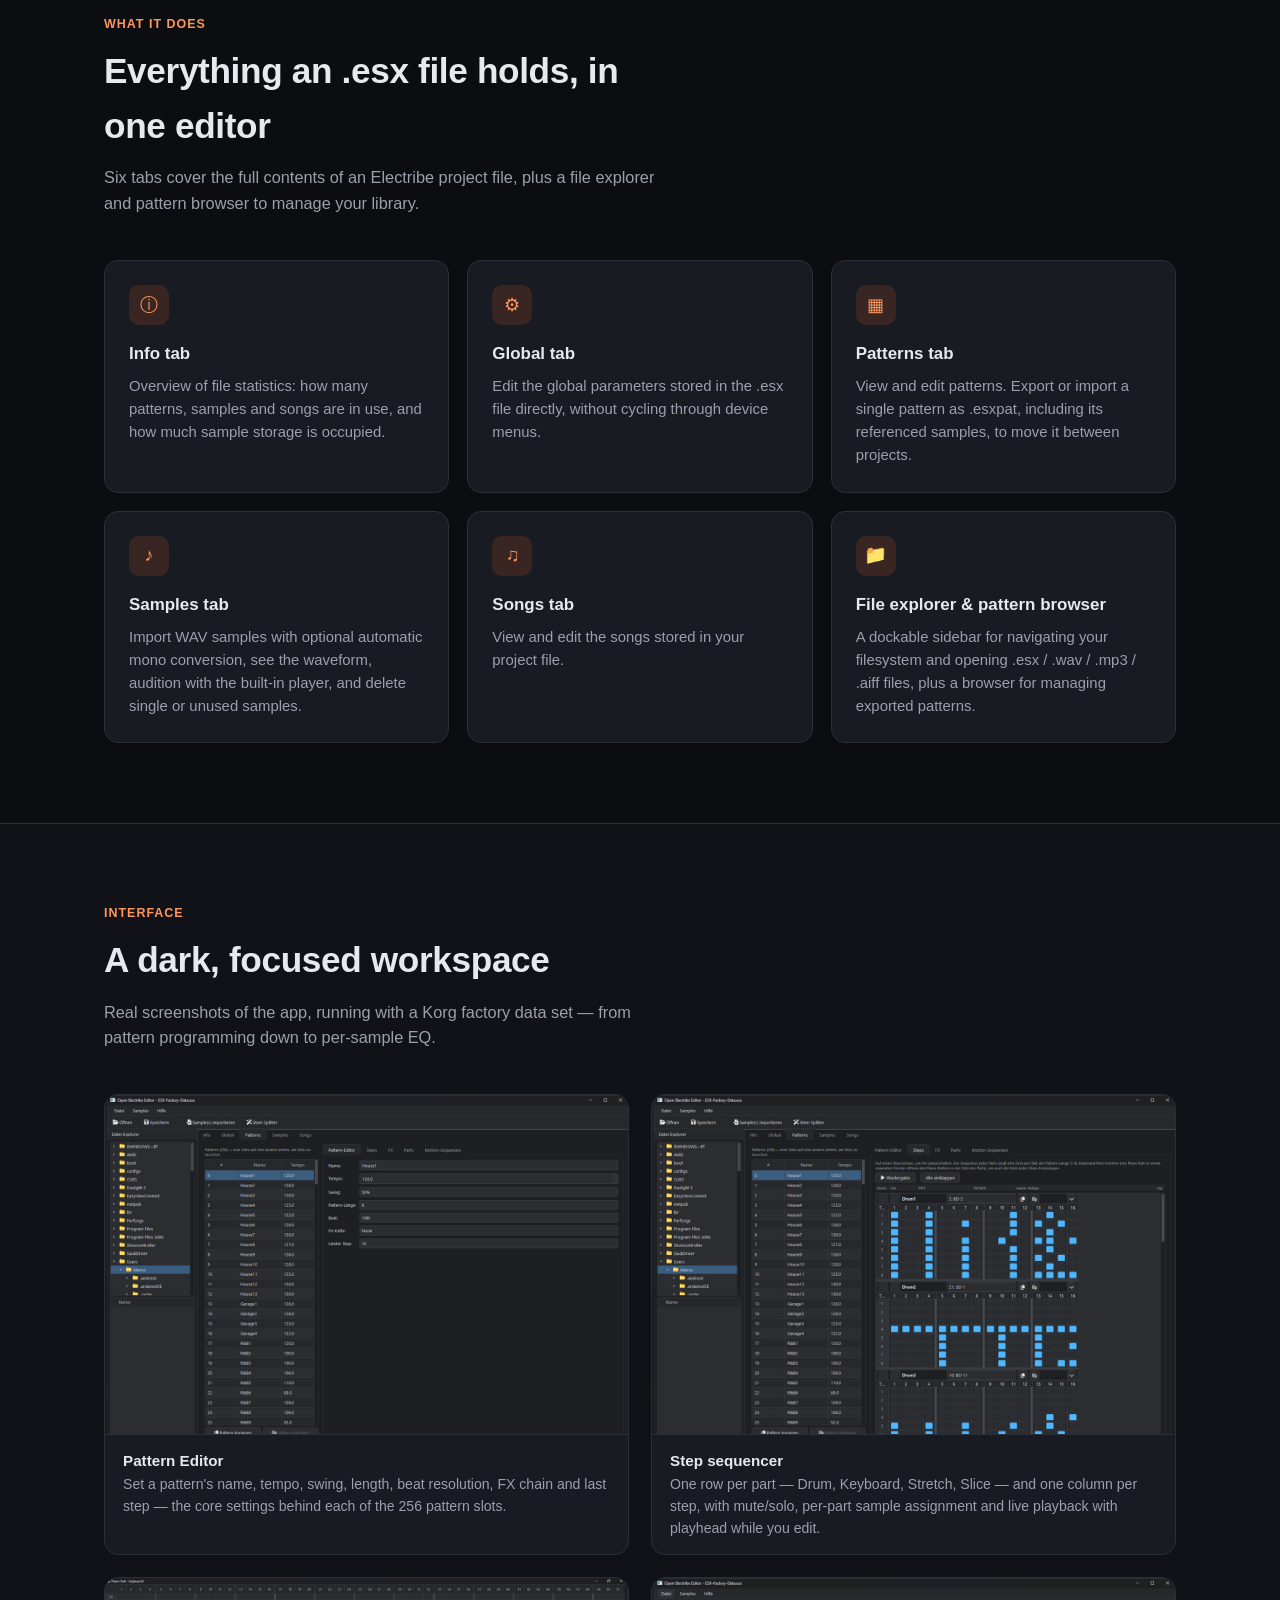
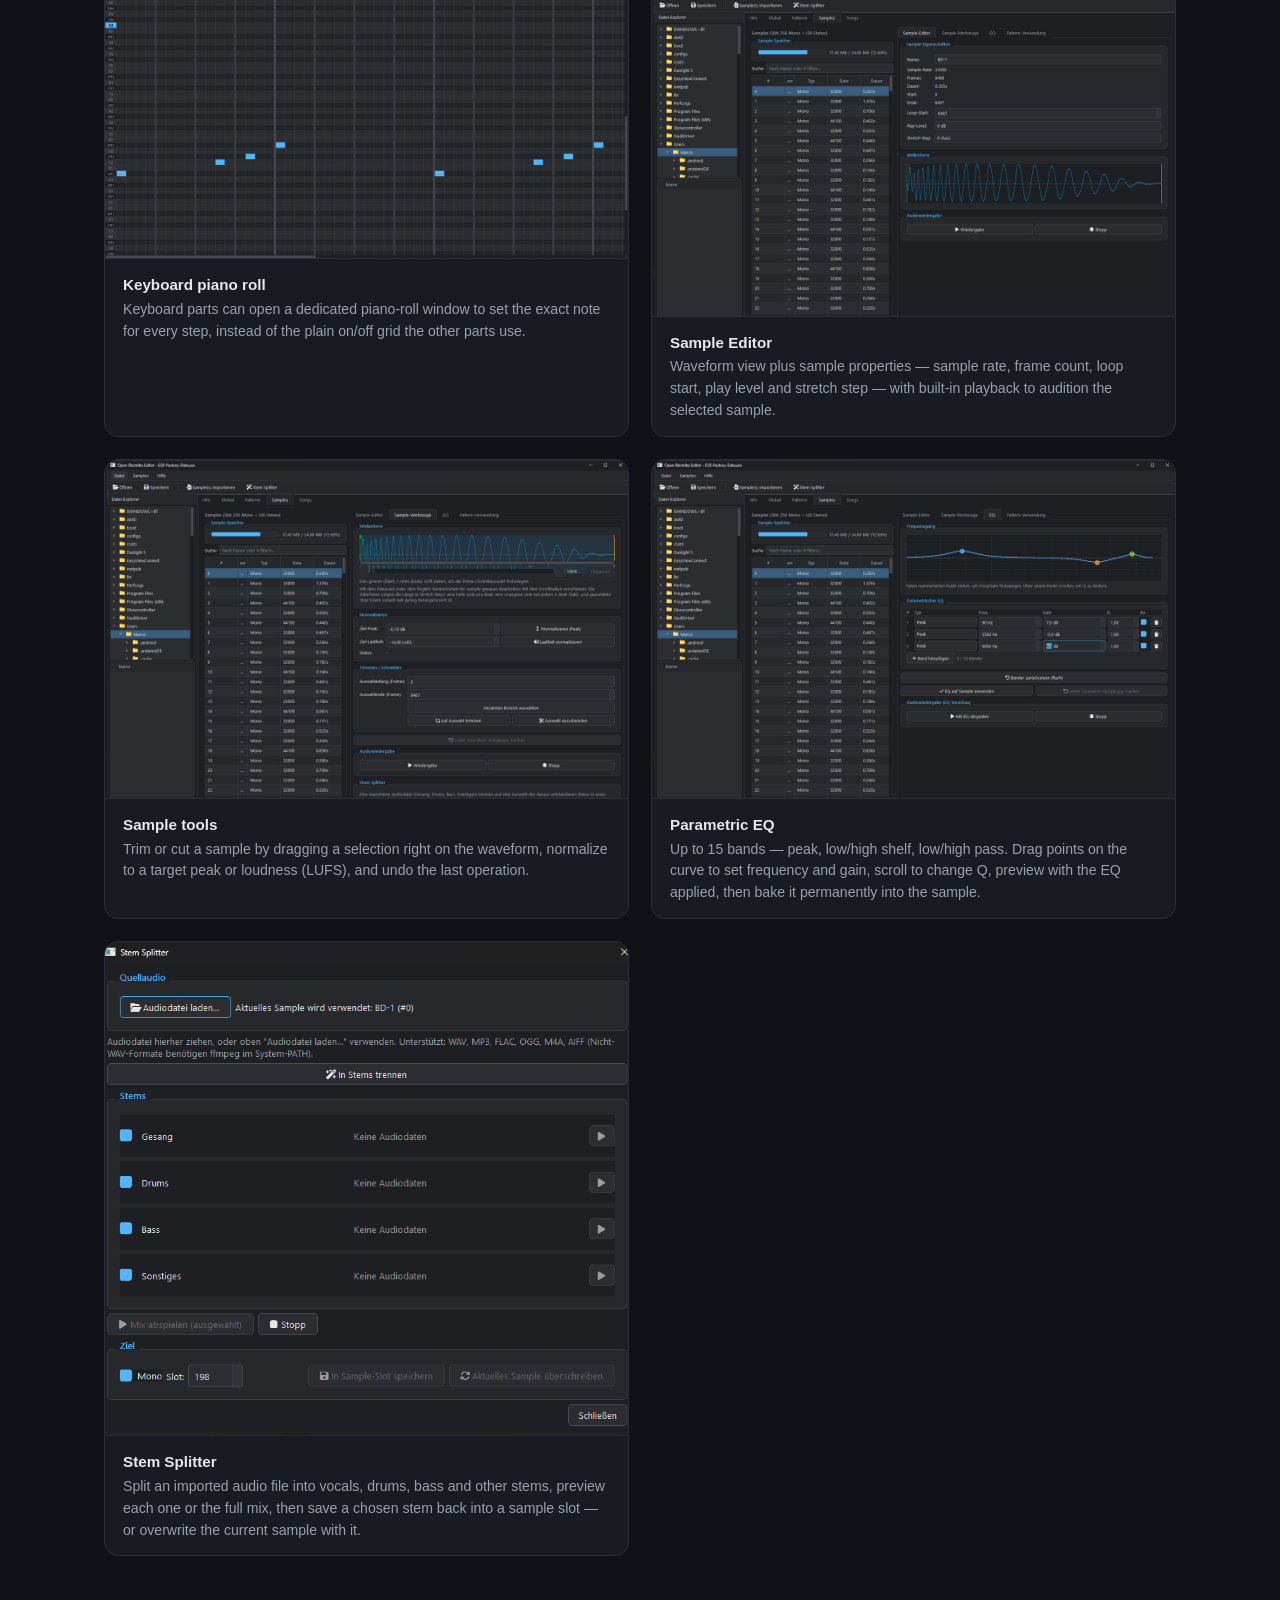
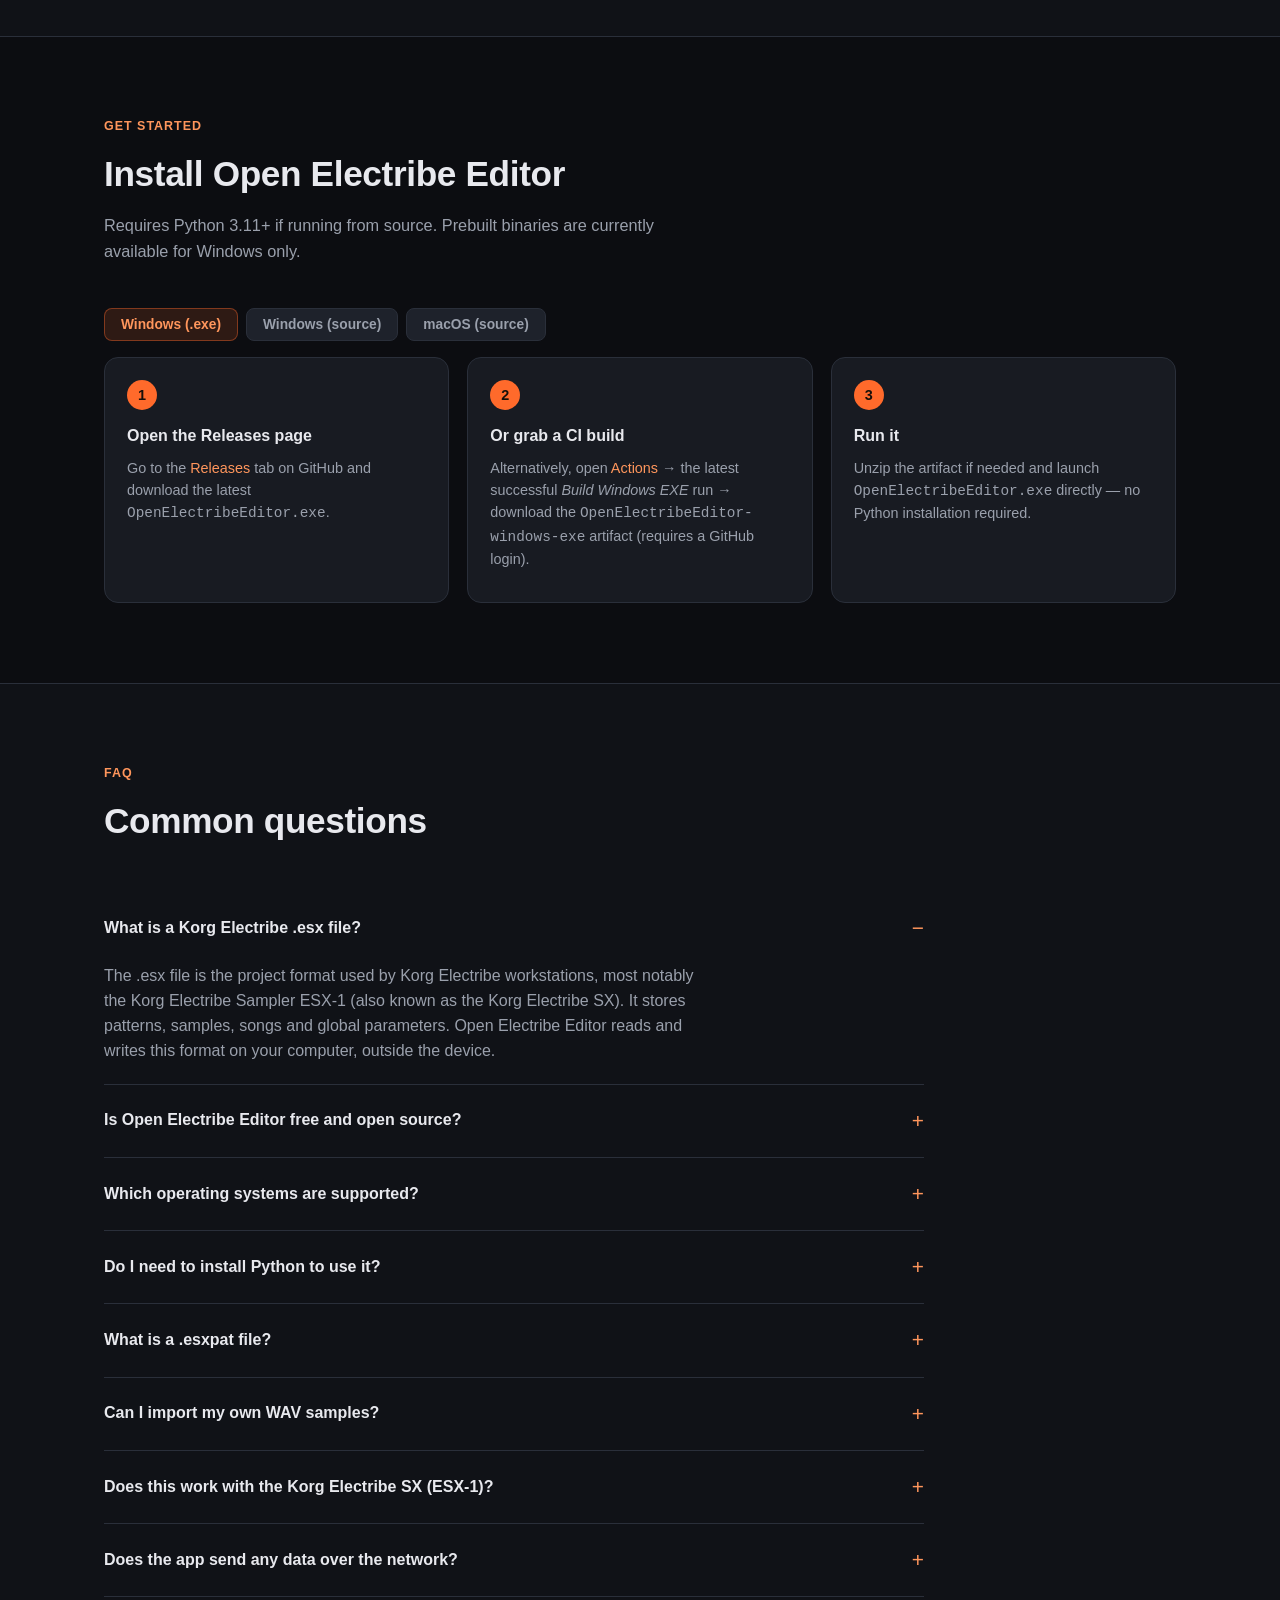
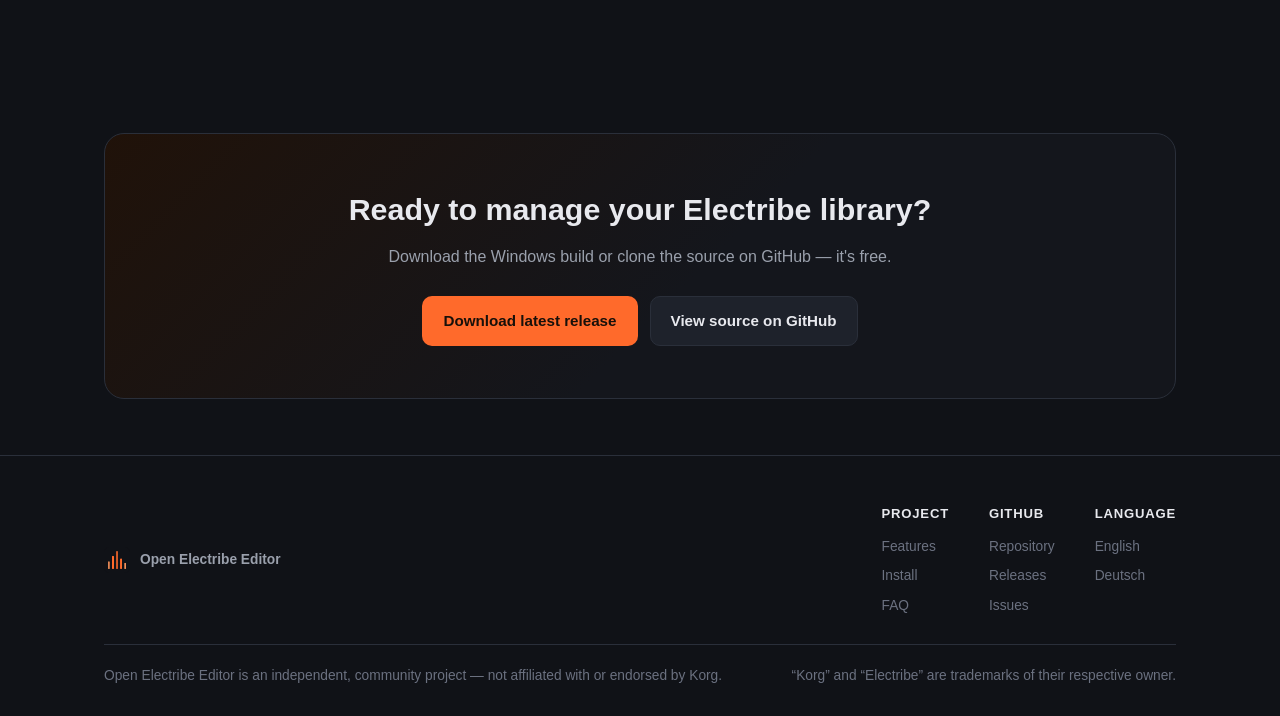
==== commit b4970578: "Screenshots" ====
--- a/index.html
+++ b/index.html
@@ -5,7 +5,7 @@
 <meta charset="UTF-8" />
 <meta name="viewport" content="width=device-width, initial-scale=1" />
 <title>Open Electribe Editor — Free Korg Electribe .esx File Editor</title>
-<meta name="description" content="Open Electribe Editor is a free, open-source desktop app for Windows &amp; macOS that lets you edit Korg Electribe .esx files: patterns, samples, songs and global parameters — outside the device." />
+<meta name="description" content="Open Electribe Editor is a free, open-source desktop app for Windows &amp; macOS that lets you edit Korg Electribe .esx files (Korg ESX / Electribe SX): patterns, samples, songs and global parameters — outside the device." />
 <link rel="canonical" href="https://vxdy.github.io/korg-esx-manager-website/" />
 <link rel="alternate" hreflang="en" href="https://vxdy.github.io/korg-esx-manager-website/" />
 <link rel="alternate" hreflang="de" href="https://vxdy.github.io/korg-esx-manager-website/de/" />
@@ -115,6 +115,14 @@
         "@type": "Answer",
         "text": "Yes. The Samples tab lets you import WAV files, with an optional automatic mono conversion, preview them with the built-in audio player and waveform display, and delete single or unused samples."
       }
+    },
+    {
+      "@type": "Question",
+      "name": "Does this work with the Korg Electribe SX (ESX-1)?",
+      "acceptedAnswer": {
+        "@type": "Answer",
+        "text": "Yes. The .esx format edited by this app is the project format of the Korg Electribe Sampler ESX-1, often called the Korg Electribe SX or Korg ESX. Any .esx file from that device — patterns, samples, songs and global parameters — can be opened, edited and saved here."
+      }
     }
   ]
 }
@@ -156,6 +164,8 @@
       <p class="lead">
         Open Electribe Editor is a cross-platform desktop app for browsing, editing and organizing
         Electribe patterns, samples, songs and global parameters — without touching the device.
+        Built around the .esx project format of the Korg Electribe Sampler (ESX-1), often called the
+        Korg Electribe SX — so if your files use the Korg ESX format, this editor can open them.
       </p>
       <div class="hero-actions">
         <a class="btn btn-primary" href="https://github.com/vxdy/Open-Korg-ESX-Sample-Manager/releases/latest">Download for Windows</a>
@@ -346,7 +356,7 @@
       <div class="faq-list">
         <details class="faq-item" open>
           <summary>What is a Korg Electribe .esx file?</summary>
-          <p>The .esx file is the project format used by Korg Electribe workstations. It stores patterns, samples, songs and global parameters. Open Electribe Editor reads and writes this format on your computer, outside the device.</p>
+          <p>The .esx file is the project format used by Korg Electribe workstations, most notably the Korg Electribe Sampler ESX-1 (also known as the Korg Electribe SX). It stores patterns, samples, songs and global parameters. Open Electribe Editor reads and writes this format on your computer, outside the device.</p>
         </details>
         <details class="faq-item">
           <summary>Is Open Electribe Editor free and open source?</summary>
@@ -367,6 +377,10 @@
         <details class="faq-item">
           <summary>Can I import my own WAV samples?</summary>
           <p>Yes. The Samples tab lets you import WAV files, with an optional automatic mono conversion, preview them with the built-in audio player and waveform display, and delete single or unused samples.</p>
+        </details>
+        <details class="faq-item">
+          <summary>Does this work with the Korg Electribe SX (ESX-1)?</summary>
+          <p>Yes. The .esx format edited by this app is the project format of the Korg Electribe Sampler ESX-1, often called the Korg Electribe SX or Korg ESX. Any .esx file from that device — patterns, samples, songs and global parameters — can be opened, edited and saved here.</p>
         </details>
         <details class="faq-item">
           <summary>Does the app send any data over the network?</summary>
